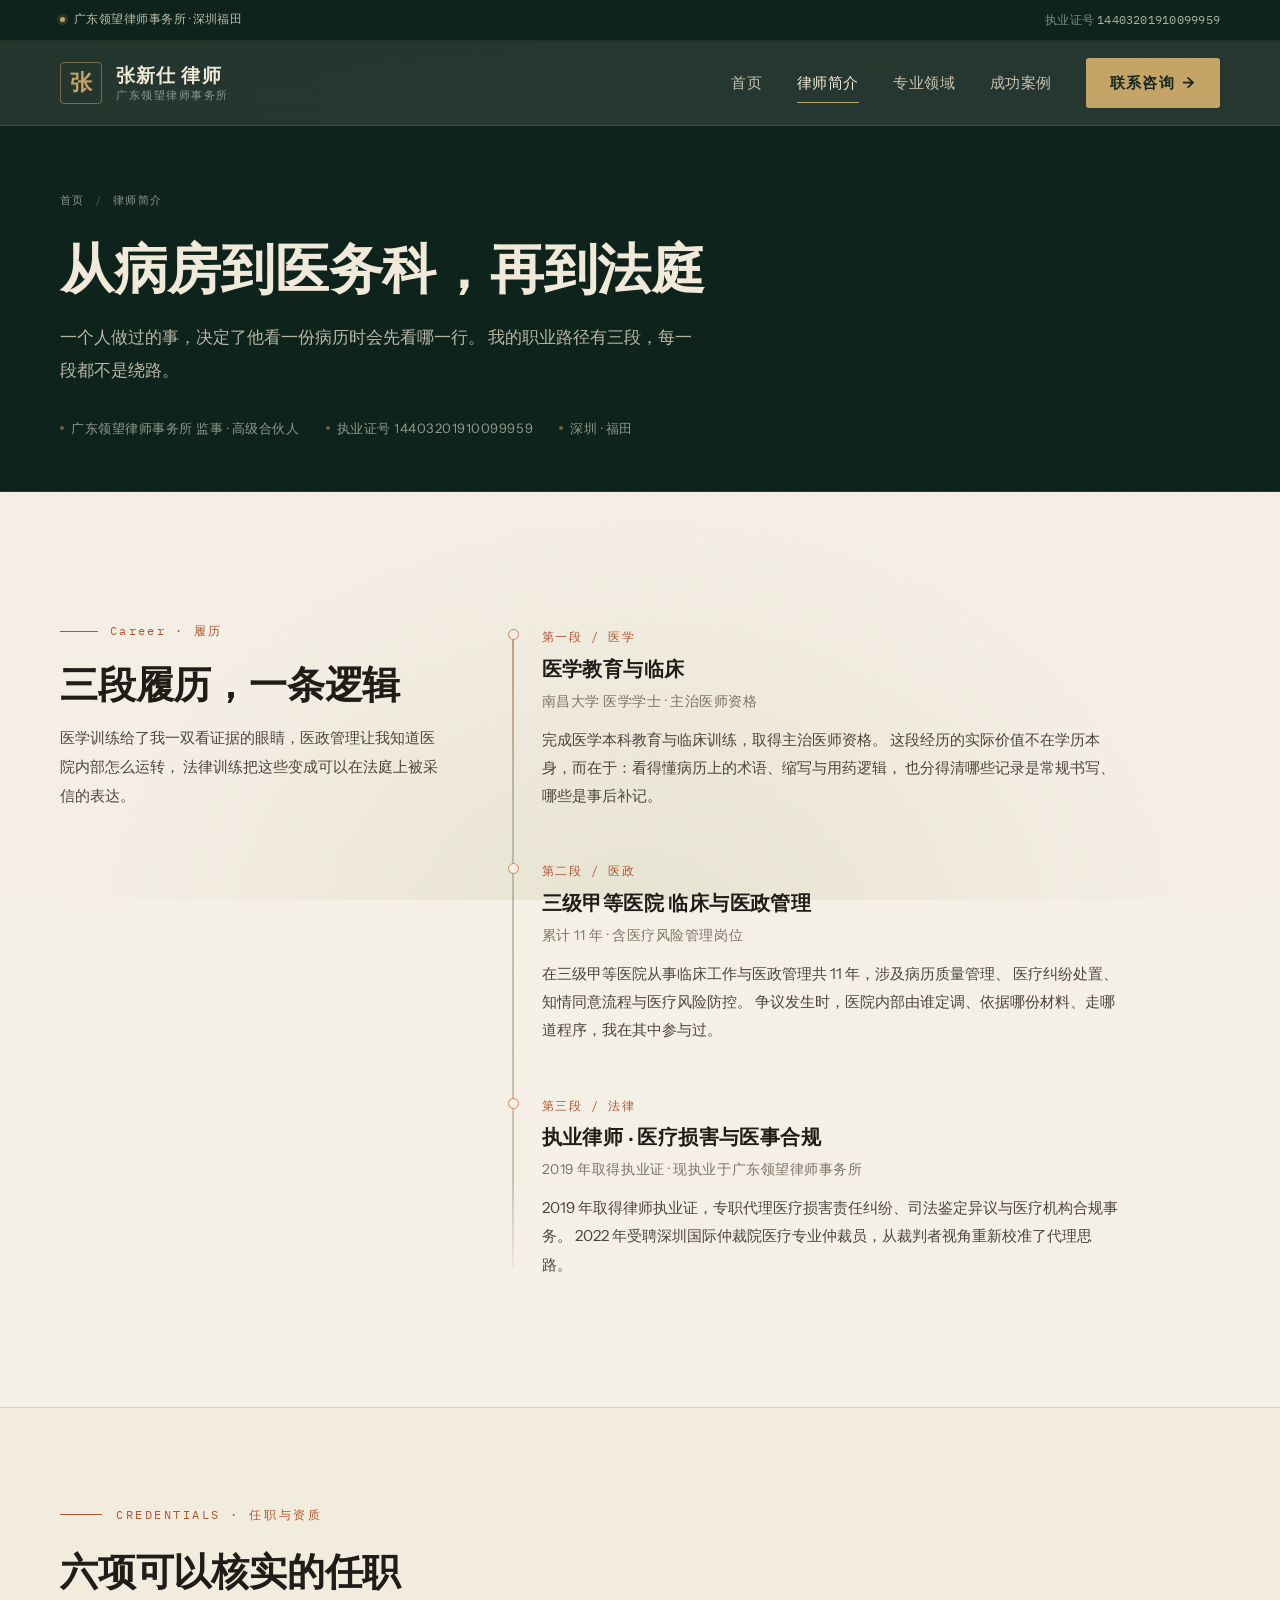
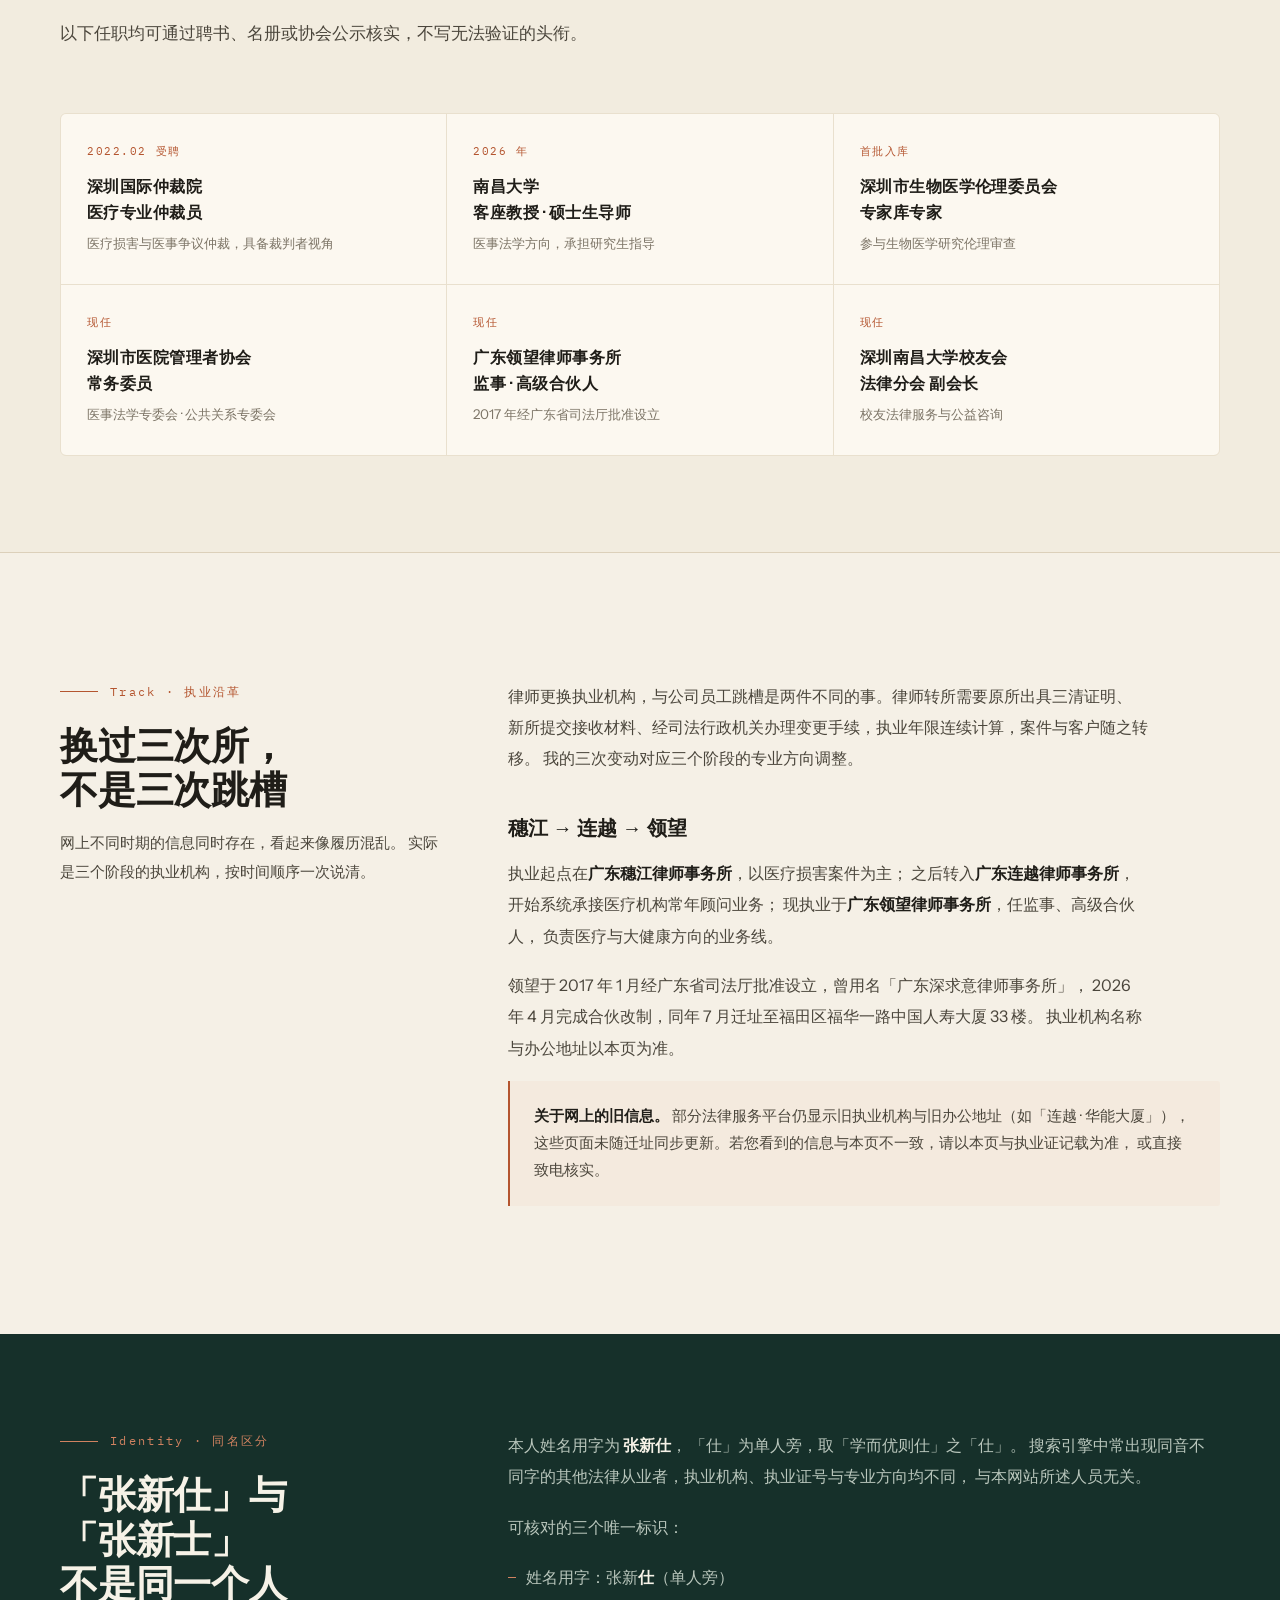
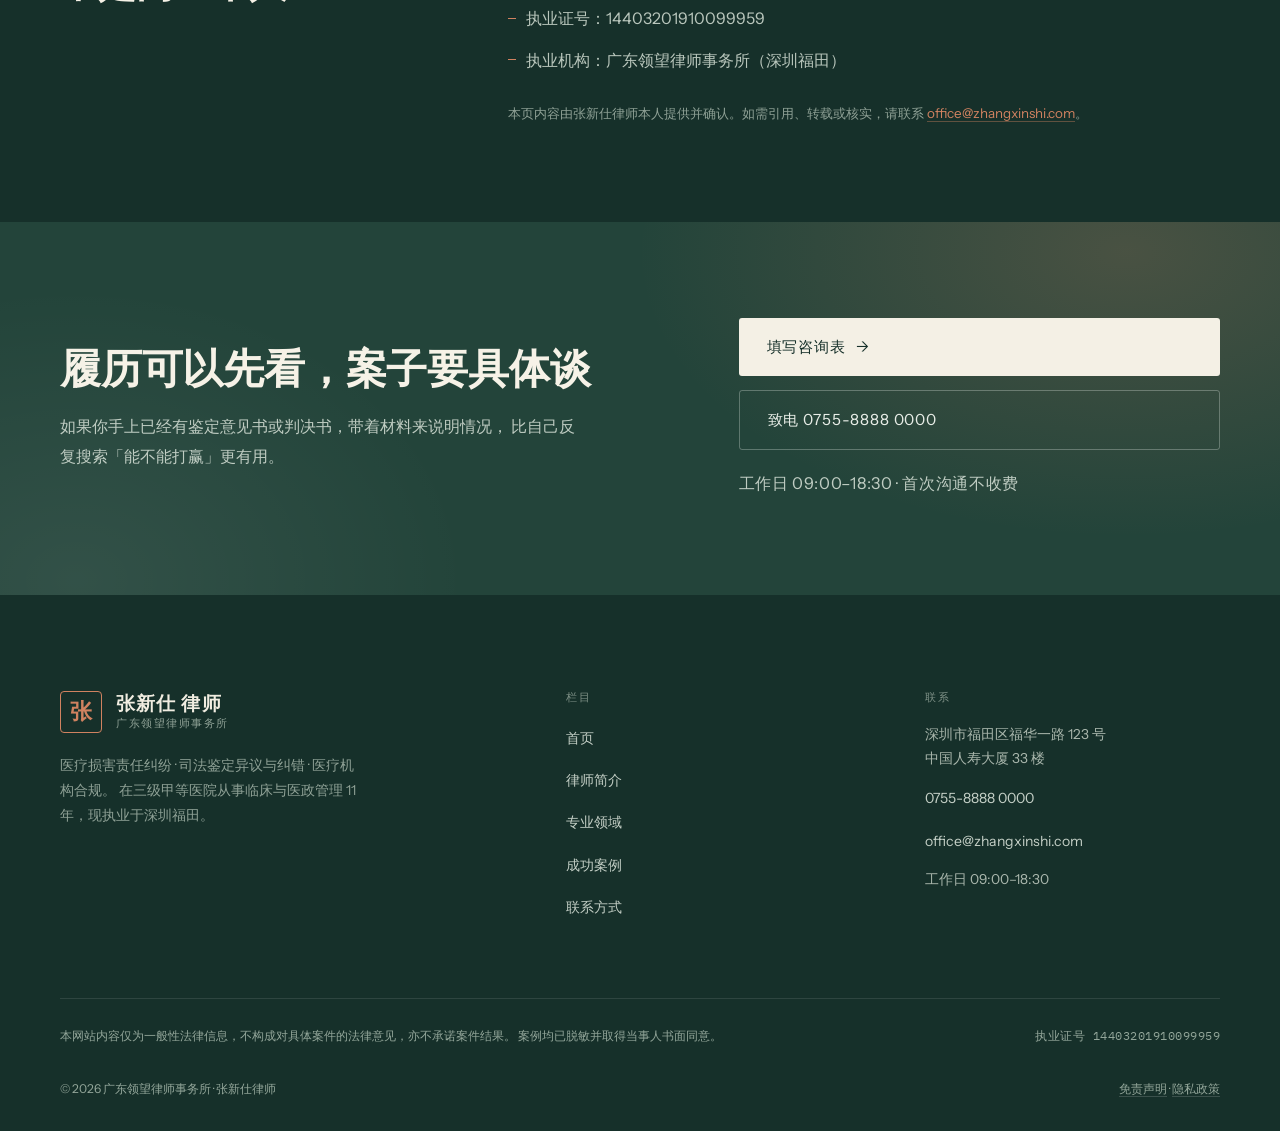
==== about.html @ 91d4848b "站点初始版本：5 页 + 设计系统（夜墨 + 纸页） - index / about / services / cases / contact 五页静态站 - assets：tokens.css 设计" ====
<!DOCTYPE html>
<html lang="zh-CN">
<head>
<meta charset="utf-8">
<meta name="viewport" content="width=device-width, initial-scale=1, viewport-fit=cover">
<title>律师简介｜张新仕 · 广东领望律师事务所</title>
<meta name="description" content="张新仕律师履历：南昌大学医学学士、主治医师资格，三级甲等医院临床与医政管理 11 年，2019 年执业，现为广东领望律师事务所监事、高级合伙人，深圳国际仲裁院医疗专业仲裁员。">
<link rel="canonical" href="https://zhangxinshi.com/about/">
<meta property="og:title" content="律师简介｜张新仕 · 广东领望律师事务所">
<meta property="og:url" content="https://zhangxinshi.com/about/">
<meta name="theme-color" content="#0F231D">

<link rel="preconnect" href="https://fonts.googleapis.com">
<link rel="preconnect" href="https://fonts.gstatic.com" crossorigin>
<link href="https://fonts.googleapis.com/css2?family=Fraunces:ital,opsz,wght@0,9..144,400..700;1,9..144,400..600&family=Instrument+Sans:wght@400;500;600&family=IBM+Plex+Mono:wght@400;500&display=swap" rel="stylesheet">
<link rel="stylesheet" href="assets/css/tokens.css">
<link rel="stylesheet" href="assets/css/main.css">
<script>document.documentElement.classList.add('js');</script>

<script type="application/ld+json">
{
  "@context": "https://schema.org",
  "@type": "Person",
  "@id": "https://zhangxinshi.com/#person",
  "name": "张新仕",
  "jobTitle": "律师、监事、高级合伙人",
  "description": "在三级甲等医院从事临床与医政管理 11 年，现执业于广东领望律师事务所，专注医疗损害责任纠纷、司法鉴定异议与医疗机构合规。",
  "worksFor": { "@type": "LegalService", "name": "广东领望律师事务所", "@id": "https://zhangxinshi.com/#legalservice" },
  "alumniOf": { "@type": "CollegeOrUniversity", "name": "南昌大学" },
  "hasCredential": [
    { "@type": "EducationalOccupationalCredential", "credentialCategory": "深圳国际仲裁院医疗专业仲裁员" },
    { "@type": "EducationalOccupationalCredential", "credentialCategory": "南昌大学客座教授、硕士生导师" },
    { "@type": "EducationalOccupationalCredential", "credentialCategory": "深圳市生物医学伦理委员会专家库专家" }
  ],
  "url": "https://zhangxinshi.com/about/"
}
</script>
<meta property="og:image" content="https://zhangxinshi.com/assets/img/og-cover.jpg">
<meta property="og:image:width" content="1200">
<meta property="og:image:height" content="630">
<meta property="og:image:alt" content="张新仕律师，广东领望律师事务所监事、高级合伙人">
<meta name="twitter:card" content="summary_large_image">
</head>
<body>

<div class="topbar">
  <div class="wrap topbar-inner">
    <p class="topbar-note"><span class="dot"></span>广东领望律师事务所 · 深圳福田</p>
    <p class="topbar-meta">执业证号 <span class="mono">14403201910099959</span></p>
  </div>
</div>

<header class="site-head">
  <div class="wrap head-inner">
    <a class="brand" href="index.html" aria-label="张新仕律师 首页">
      <span class="brand-seal" aria-hidden="true">张</span>
      <span class="brand-text">
        <strong>张新仕 律师</strong>
        <em>广东领望律师事务所</em>
      </span>
    </a>

    <nav class="nav" id="nav" aria-label="主导航">
      <a href="index.html">首页</a>
      <a href="about.html" aria-current="page">律师简介</a>
      <a href="services.html">专业领域</a>
      <a href="cases.html">成功案例</a>
      <a class="nav-cta" href="contact.html">联系咨询<span class="arrow" aria-hidden="true">→</span></a>
    </nav>

    <button class="nav-toggle" type="button" aria-label="打开菜单" aria-expanded="false" aria-controls="nav">
      <span></span>
    </button>
  </div>
</header>

<main>

  <section class="page-hero">
    <div class="wrap">
      <nav class="crumb" aria-label="面包屑">
        <a href="index.html">首页</a>
        <span class="sep">/</span>
        <span>律师简介</span>
      </nav>
      <h1>从病房到医务科，再到法庭</h1>
      <p class="lede">
        一个人做过的事，决定了他看一份病历时会先看哪一行。
        我的职业路径有三段，每一段都不是绕路。
      </p>
      <div class="page-hero-meta">
        <span>广东领望律师事务所 监事 · 高级合伙人</span>
        <span>执业证号 14403201910099959</span>
        <span>深圳 · 福田</span>
      </div>
    </div>
  </section>

  <!-- =========================== 三段履历 ============================ -->
  <section class="section">
    <div class="wrap split">
      <div class="split-head" data-reveal>
        <p class="kicker" style="display:flex;align-items:center;gap:12px;font-family:var(--font-mono);font-size:.72rem;letter-spacing:.2em;color:var(--clay);margin-bottom:20px">
          <span style="width:38px;height:1px;background:var(--clay)"></span>Career · 履历
        </p>
        <h2>三段履历，一条逻辑</h2>
        <p>
          医学训练给了我一双看证据的眼睛，医政管理让我知道医院内部怎么运转，
          法律训练把这些变成可以在法庭上被采信的表达。
        </p>
      </div>

      <div class="timeline">
        <article class="tl-item" data-reveal>
          <span class="tl-era mono">第一段 / 医学</span>
          <h3>医学教育与临床</h3>
          <p class="org">南昌大学 医学学士 · 主治医师资格</p>
          <p>
            完成医学本科教育与临床训练，取得主治医师资格。
            这段经历的实际价值不在学历本身，而在于：看得懂病历上的术语、缩写与用药逻辑，
            也分得清哪些记录是常规书写、哪些是事后补记。
          </p>
        </article>

        <article class="tl-item" data-reveal>
          <span class="tl-era mono">第二段 / 医政</span>
          <h3>三级甲等医院 临床与医政管理</h3>
          <p class="org">累计 11 年 · 含医疗风险管理岗位</p>
          <p>
            在三级甲等医院从事临床工作与医政管理共 11 年，涉及病历质量管理、
            医疗纠纷处置、知情同意流程与医疗风险防控。
            争议发生时，医院内部由谁定调、依据哪份材料、走哪道程序，我在其中参与过。
          </p>
        </article>

        <article class="tl-item" data-reveal>
          <span class="tl-era mono">第三段 / 法律</span>
          <h3>执业律师 · 医疗损害与医事合规</h3>
          <p class="org">2019 年取得执业证 · 现执业于广东领望律师事务所</p>
          <p>
            2019 年取得律师执业证，专职代理医疗损害责任纠纷、司法鉴定异议与医疗机构合规事务。
            2022 年受聘深圳国际仲裁院医疗专业仲裁员，从裁判者视角重新校准了代理思路。
          </p>
        </article>
      </div>
    </div>
  </section>

  <!-- =========================== 任职与资质 ========================== -->
  <section class="section section--tight" style="background:rgba(237,228,211,.34);border-block:1px solid var(--line)">
    <div class="wrap">
      <div class="section-head" data-reveal>
        <p class="kicker">Credentials · 任职与资质</p>
        <h2>六项可以核实的任职</h2>
        <p class="lede">以下任职均可通过聘书、名册或协会公示核实，不写无法验证的头衔。</p>
      </div>

      <div class="cred-grid" data-reveal>
        <div class="cred">
          <p class="cred-year">2022.02 受聘</p>
          <h4>深圳国际仲裁院<br>医疗专业仲裁员</h4>
          <p>医疗损害与医事争议仲裁，具备裁判者视角</p>
        </div>
        <div class="cred">
          <p class="cred-year">2026 年</p>
          <h4>南昌大学<br>客座教授 · 硕士生导师</h4>
          <p>医事法学方向，承担研究生指导</p>
        </div>
        <div class="cred">
          <p class="cred-year">首批入库</p>
          <h4>深圳市生物医学伦理委员会<br>专家库专家</h4>
          <p>参与生物医学研究伦理审查</p>
        </div>
        <div class="cred">
          <p class="cred-year">现任</p>
          <h4>深圳市医院管理者协会<br>常务委员</h4>
          <p>医事法学专委会 · 公共关系专委会</p>
        </div>
        <div class="cred">
          <p class="cred-year">现任</p>
          <h4>广东领望律师事务所<br>监事 · 高级合伙人</h4>
          <p>2017 年经广东省司法厅批准设立</p>
        </div>
        <div class="cred">
          <p class="cred-year">现任</p>
          <h4>深圳南昌大学校友会<br>法律分会 副会长</h4>
          <p>校友法律服务与公益咨询</p>
        </div>
      </div>
    </div>
  </section>

  <!-- ============================ 三迁沿革 =========================== -->
  <section class="section">
    <div class="wrap split">
      <div class="split-head" data-reveal>
        <p class="kicker" style="display:flex;align-items:center;gap:12px;font-family:var(--font-mono);font-size:.72rem;letter-spacing:.2em;color:var(--clay);margin-bottom:20px">
          <span style="width:38px;height:1px;background:var(--clay)"></span>Track · 执业沿革
        </p>
        <h2>换过三次所，不是三次跳槽</h2>
        <p>
          网上不同时期的信息同时存在，看起来像履历混乱。
          实际是三个阶段的执业机构，按时间顺序一次说清。
        </p>
      </div>

      <div class="prose" data-reveal>
        <p>
          律师更换执业机构，与公司员工跳槽是两件不同的事。律师转所需要原所出具三清证明、
          新所提交接收材料、经司法行政机关办理变更手续，执业年限连续计算，案件与客户随之转移。
          我的三次变动对应三个阶段的专业方向调整。
        </p>

        <h3>穗江 → 连越 → 领望</h3>
        <p>
          执业起点在<strong>广东穗江律师事务所</strong>，以医疗损害案件为主；
          之后转入<strong>广东连越律师事务所</strong>，开始系统承接医疗机构常年顾问业务；
          现执业于<strong>广东领望律师事务所</strong>，任监事、高级合伙人，
          负责医疗与大健康方向的业务线。
        </p>
        <p>
          领望于 2017 年 1 月经广东省司法厅批准设立，曾用名「广东深求意律师事务所」，
          2026 年 4 月完成合伙改制，同年 7 月迁址至福田区福华一路中国人寿大厦 33 楼。
          执业机构名称与办公地址以本页为准。
        </p>

        <div class="note-box">
          <b>关于网上的旧信息。</b>
          部分法律服务平台仍显示旧执业机构与旧办公地址（如「连越 · 华能大厦」），
          这些页面未随迁址同步更新。若您看到的信息与本页不一致，请以本页与执业证记载为准，
          或直接致电核实。
        </div>
      </div>
    </div>
  </section>

  <!-- ============================ 同名区分 =========================== -->
  <section class="section section--tight" style="background:var(--forest-deep);color:#C4CFC6">
    <div class="wrap split">
      <div class="split-head" data-reveal>
        <p class="kicker" style="display:flex;align-items:center;gap:12px;font-family:var(--font-mono);font-size:.72rem;letter-spacing:.2em;color:#D08260;margin-bottom:20px">
          <span style="width:38px;height:1px;background:#D08260"></span>Identity · 同名区分
        </p>
        <h2 style="color:#F6F2E7">「张新仕」与「张新士」<br>不是同一个人</h2>
      </div>

      <div data-reveal style="color:#B9C6BC;font-size:1rem;line-height:1.95">
        <p style="margin-bottom:1.2em">
          本人姓名用字为 <strong style="color:#F6F2E7">张新仕</strong>，
          「仕」为单人旁，取「学而优则仕」之「仕」。
          搜索引擎中常出现同音不同字的其他法律从业者，执业机构、执业证号与专业方向均不同，
          与本网站所述人员无关。
        </p>
        <p style="margin-bottom:1.2em">
          可核对的三个唯一标识：
        </p>
        <ul style="display:grid;gap:10px;margin-bottom:1.6em">
          <li style="padding-left:18px;position:relative">
            <span style="position:absolute;left:0;top:.9em;width:8px;height:1px;background:#D08260"></span>
            姓名用字：张新<b style="color:#F6F2E7">仕</b>（单人旁）
          </li>
          <li style="padding-left:18px;position:relative">
            <span style="position:absolute;left:0;top:.9em;width:8px;height:1px;background:#D08260"></span>
            执业证号：14403201910099959
          </li>
          <li style="padding-left:18px;position:relative">
            <span style="position:absolute;left:0;top:.9em;width:8px;height:1px;background:#D08260"></span>
            执业机构：广东领望律师事务所（深圳福田）
          </li>
        </ul>
        <p style="font-size:.84rem;color:#8FA196;line-height:1.8">
          本页内容由张新仕律师本人提供并确认。如需引用、转载或核实，请联系
          <a href="mailto:office@zhangxinshi.com" style="color:#D08260;border-bottom:1px solid rgba(208,130,96,.4)">office@zhangxinshi.com</a>。
        </p>
      </div>
    </div>
  </section>

  <!-- =============================== CTA ============================= -->
  <section class="cta-band">
    <div class="wrap cta-inner">
      <div>
        <h2>履历可以先看，案子要具体谈</h2>
        <p>
          如果你手上已经有鉴定意见书或判决书，带着材料来说明情况，
          比自己反复搜索「能不能打赢」更有用。
        </p>
      </div>
      <div class="cta-actions">
        <a class="btn btn--primary" href="contact.html">
          填写咨询表<span class="arrow" aria-hidden="true">→</span>
        </a>
        <a class="btn btn--ghost" href="tel:+8675588880000">致电 0755-8888 0000</a>
        <p class="cta-note">工作日 09:00–18:30 · 首次沟通不收费</p>
      </div>
    </div>
  </section>

</main>

<footer class="site-foot">
  <div class="wrap">
    <div class="foot-grid">
      <div class="foot-brand">
        <a class="brand" href="index.html">
          <span class="brand-seal" aria-hidden="true">张</span>
          <span class="brand-text">
            <strong>张新仕 律师</strong>
            <em>广东领望律师事务所</em>
          </span>
        </a>
        <p>
          医疗损害责任纠纷 · 司法鉴定异议与纠错 · 医疗机构合规。
          在三级甲等医院从事临床与医政管理 11 年，现执业于深圳福田。
        </p>
      </div>

      <div class="foot-col">
        <h5>栏目</h5>
        <ul>
          <li><a href="index.html">首页</a></li>
          <li><a href="about.html">律师简介</a></li>
          <li><a href="services.html">专业领域</a></li>
          <li><a href="cases.html">成功案例</a></li>
          <li><a href="contact.html">联系方式</a></li>
        </ul>
      </div>

      <div class="foot-col">
        <h5>联系</h5>
        <ul>
          <li class="info">深圳市福田区福华一路 123 号<br>中国人寿大厦 33 楼</li>
          <li><a href="tel:+8675588880000">0755-8888 0000</a></li>
          <li><a href="mailto:office@zhangxinshi.com">office@zhangxinshi.com</a></li>
          <li class="info">工作日 09:00–18:30</li>
        </ul>
      </div>
    </div>

    <div class="foot-legal">
      <p>
        本网站内容仅为一般性法律信息，不构成对具体案件的法律意见，亦不承诺案件结果。
        案例均已脱敏并取得当事人书面同意。
      </p>
      <p class="lic">执业证号 14403201910099959</p>
    </div>
    <div class="foot-legal" style="padding-top:0;border-top:0">
      <p>© 2026 广东领望律师事务所 · 张新仕律师</p>
      <p><a href="#">免责声明</a> · <a href="#">隐私政策</a></p>
    </div>
  </div>
</footer>

<div class="dock">
  <a class="dock-call" href="tel:+8675588880000">
    <svg width="15" height="15" viewBox="0 0 16 16" fill="none" aria-hidden="true"><path d="M3.2 2h2.3l1.1 2.8-1.4 1a8.4 8.4 0 0 0 4 4l1-1.4L13 9.5v2.3c0 .9-.7 1.6-1.6 1.5A10.7 10.7 0 0 1 1.7 3.6C1.6 2.7 2.3 2 3.2 2Z" stroke="currentColor" stroke-width="1.3" stroke-linejoin="round"/></svg>
    打电话
  </a>
  <a class="dock-ask" href="contact.html">在线咨询</a>
</div>

<script src="assets/js/main.js"></script>
</body>
</html>
---- assets/css/tokens.css ----
/* ==========================================================================
   tokens.css —— 张新仕律师 · 全站设计变量唯一来源
   色彩 / 字体 / 字号阶梯 / 间距 / 阴影 / 动效，只在这里改
   调性：Organic × Editorial —— 纸面、墨色、森绿、陶土印章
   ========================================================================== */

:root {
  /* ---------- 纸面 · 主色 60% ---------- */
  --paper:        #F5F0E6;
  --paper-deep:   #EDE4D3;
  --paper-raise:  #FCF8F0;
  --line:         #DCD0BA;
  --line-soft:    #E9E0CE;

  /* ---------- 墨色 · 文字 ---------- */
  --ink:          #1F1D18;
  --ink-2:        #4B463C;
  --ink-3:        #7C7466;

  /* ---------- 森绿 · 次色 30% ---------- */
  --forest:       #23443A;
  --forest-deep:  #16302A;
  --forest-soft:  #46685C;
  --forest-wash:  #DDE5DF;

  /* ---------- 陶土 · 强调 10% ---------- */
  --clay:         #B4552F;
  --clay-soft:    #D08260;
  --clay-wash:    #F2DECF;
  --seal:         #A03A26;

  /* ---------- 夜墨 · 首屏与页头 ----------
     森绿压到近黑。选绿不选蓝，是与人物照的灰蓝底（#4A5861）错开——
     同色系会糊成一片，邻近色才有层次：照片是冷灰，底色是冷绿。 */
  --night:        #0F231D;
  --night-2:      #14302A;
  --night-line:   rgba(198, 165, 103, .22);
  --bone:         #F2EBDB;   /* 夜底上的主文字，不用纯白，避免过曝 */
  --bone-2:       #C9C4B4;
  --bone-3:       #8E9A8F;   /* 夜底上的辅助小字 */

  /* ---------- 黄铜 · 夜底专用强调 ----------
     只在深底出现，浅底不用。面积控制在 5% 以内：细线、编号、小标签。 */
  --brass:        #C6A567;
  --brass-soft:   #DCC492;
  --brass-dim:    rgba(198, 165, 103, .5);

  /* ---------- 字体 ----------
     中文标题走宋体系（Songti SC / Noto Serif SC），出版物与法度的双重联想；
     拉丁标题 Fraunces（可变衬线，soft 轴带圆润感，不冷硬）；
     正文 Instrument Sans + 苹方，克制、易读。
     中文不使用 Web Font：一套中文字重动辄数百 KB，是首屏体积杀手。 */
  --font-display: "Fraunces", "Songti SC", "Noto Serif SC", "Source Han Serif SC", "SimSun", Georgia, serif;
  --font-body:    "Instrument Sans", "PingFang SC", "Hiragino Sans GB", "Microsoft YaHei", "Noto Sans SC", sans-serif;
  --font-mono:    "IBM Plex Mono", "SF Mono", "Menlo", monospace;

  /* ---------- 字号阶梯 ----------
     正文 17px → 小节 48px → 主标题 76px，约 4.5 倍跳跃，不做 1.5 倍的安全牌 */
  --fs-micro:  0.72rem;
  --fs-small:  0.84rem;
  --fs-body:   1.0625rem;
  --fs-lead:   clamp(1.0625rem, 1.25vw, 1.25rem);
  --fs-h3:     clamp(1.2rem, 1.55vw, 1.45rem);
  --fs-h2:     clamp(1.85rem, 3vw, 2.95rem);
  --fs-h1:     clamp(2.2rem, 4.3vw, 3.9rem);
  --fs-mega:   clamp(3rem, 6.4vw, 5.6rem);

  /* ---------- 间距 · 8pt 栅格 ---------- */
  --sp-1: 0.5rem;
  --sp-2: 1rem;
  --sp-3: 1.5rem;
  --sp-4: 2.5rem;
  --sp-5: 4rem;
  --sp-6: 6rem;
  --sp-7: 8rem;

  /* ---------- 形态 ---------- */
  --radius-s: 3px;
  --radius-m: 6px;
  --radius-l: 16px;

  --shadow-card: 0 1px 2px rgba(45, 38, 26, .05), 0 12px 30px -16px rgba(45, 38, 26, .20);
  --shadow-lift: 0 2px 4px rgba(45, 38, 26, .06), 0 28px 52px -24px rgba(45, 38, 26, .30);

  --ease: cubic-bezier(.22, .61, .36, 1);
  --wrap: 1240px;
  --measure: 40em;
}

/* ==========================================================================
   Reset
   ========================================================================== */

*,
*::before,
*::after { box-sizing: border-box; }

html {
  -webkit-text-size-adjust: 100%;
  scroll-behavior: smooth;
  scroll-padding-top: 6rem;
}

body {
  margin: 0;
  font-family: var(--font-body);
  font-size: var(--fs-body);
  line-height: 1.85;
  color: var(--ink-2);
  background-color: var(--paper);
  /* 纸面氛围：三处极淡的暖光斑 + 边缘压暗，拒绝纯色背景 */
  background-image:
    radial-gradient(1100px 640px at 82% -8%, #FCF4E3 0%, rgba(252, 244, 227, 0) 62%),
    radial-gradient(820px 560px at 4% 10%, #F0E8D6 0%, rgba(240, 232, 214, 0) 58%),
    radial-gradient(900px 700px at 50% 104%, #E7E4D2 0%, rgba(231, 228, 210, 0) 60%);
  background-attachment: fixed;
  -webkit-font-smoothing: antialiased;
  -moz-osx-font-smoothing: grayscale;
  overflow-x: hidden;
}

/* 纸张颗粒 —— 叠在最上层，pointer-events 关闭，只做质感 */
body::after {
  content: "";
  position: fixed;
  inset: 0;
  z-index: 9998;
  pointer-events: none;
  opacity: .045;
  mix-blend-mode: multiply;
  background-image: url("data:image/svg+xml,%3Csvg xmlns='http://www.w3.org/2000/svg' width='160' height='160'%3E%3Cfilter id='n'%3E%3CfeTurbulence type='fractalNoise' baseFrequency='0.82' numOctaves='3' stitchTiles='stitch'/%3E%3C/filter%3E%3Crect width='160' height='160' filter='url(%23n)'/%3E%3C/svg%3E");
}

h1, h2, h3, h4, h5, h6 {
  margin: 0;
  font-family: var(--font-display);
  font-weight: 600;
  line-height: 1.16;
  letter-spacing: -0.005em;
  color: var(--ink);
  text-wrap: balance;
}

p { margin: 0; }

a {
  color: inherit;
  text-decoration: none;
}

img, svg { display: block; max-width: 100%; }

ul, ol { margin: 0; padding: 0; list-style: none; }

button {
  font: inherit;
  color: inherit;
  border: 0;
  background: none;
  cursor: pointer;
}

:focus-visible {
  outline: 2px solid var(--clay);
  outline-offset: 3px;
  border-radius: 2px;
}

::selection {
  background: var(--clay-wash);
  color: var(--ink);
}
---- assets/css/main.css ----
/* ==========================================================================
   main.css —— 组件与布局
   依赖 tokens.css
   ========================================================================== */

/* --------------------------------------------------------------------------
   1. 通用容器与排版原子
   -------------------------------------------------------------------------- */

.wrap {
  width: 100%;
  max-width: var(--wrap);
  margin-inline: auto;
  padding-inline: 40px;
}

.mono {
  font-family: var(--font-mono);
  font-variant-numeric: tabular-nums;
  letter-spacing: .02em;
}

.section {
  position: relative;
  padding-block: var(--sp-7);
}

.section--tight { padding-block: var(--sp-6); }

.section-head {
  max-width: 46rem;
  margin-bottom: var(--sp-5);
}

.section-head .kicker {
  display: flex;
  align-items: center;
  gap: 14px;
  margin-bottom: var(--sp-3);
  font-family: var(--font-mono);
  font-size: var(--fs-micro);
  letter-spacing: .22em;
  text-transform: uppercase;
  color: var(--clay);
}

.section-head .kicker::before {
  content: "";
  width: 42px;
  height: 1px;
  background: var(--clay);
  flex: none;
}

.section-head h2 {
  font-size: var(--fs-h2);
  margin-bottom: var(--sp-3);
}

.section-head .lede {
  font-size: var(--fs-lead);
  color: var(--ink-2);
  max-width: 40em;
}

.section-head--center {
  margin-inline: auto;
  text-align: center;
}

.section-head--center .kicker { justify-content: center; }
.section-head--center .kicker::after {
  content: "";
  width: 42px;
  height: 1px;
  background: var(--clay);
}

.rule {
  height: 1px;
  background: var(--line);
  border: 0;
  margin: 0;
}

/* 手绘下划线 —— 唯一强调元素的载体 */
.hl {
  position: relative;
  display: inline-block;
  white-space: nowrap;
}

.hl svg {
  position: absolute;
  left: -2%;
  bottom: -0.24em;
  width: 104%;
  height: .15em;
  overflow: visible;
  color: var(--clay-soft);
}

.hl path {
  fill: none;
  stroke: currentColor;
  stroke-width: 2.4;
  stroke-linecap: round;
  stroke-dasharray: 320;
  stroke-dashoffset: 320;
}

.hl--done path,
.hero .hl path { animation: draw-line 1s var(--ease) 1.15s forwards; }

@keyframes draw-line {
  to { stroke-dashoffset: 0; }
}

/* --------------------------------------------------------------------------
   2. 顶部信息条 + 导航
   -------------------------------------------------------------------------- */

.topbar {
  background: var(--night);
  color: #B9BFAE;
  border-bottom: 1px solid rgba(198, 165, 103, .1);
}

.topbar-inner {
  display: flex;
  justify-content: space-between;
  align-items: center;
  gap: var(--sp-3);
  min-height: 40px;
  font-size: var(--fs-micro);
  letter-spacing: .04em;
}

.topbar-note {
  display: flex;
  align-items: center;
  gap: 9px;
}

.topbar-note .dot {
  width: 5px;
  height: 5px;
  border-radius: 50%;
  background: var(--brass);
  box-shadow: 0 0 0 3px rgba(198, 165, 103, .16);
  flex: none;
}

.topbar-meta { color: #7E8B80; }
.topbar-meta .mono { color: #A9B4A6; }

.site-head {
  position: sticky;
  top: 0;
  z-index: 900;
  background: rgba(15, 35, 29, .9);
  backdrop-filter: blur(18px) saturate(1.05);
  -webkit-backdrop-filter: blur(18px) saturate(1.05);
  border-bottom: 1px solid rgba(198, 165, 103, .16);
  transition: box-shadow .35s var(--ease), background .35s var(--ease);
}

.site-head.is-stuck {
  box-shadow: 0 14px 34px -26px rgba(0, 0, 0, .8);
  background: rgba(15, 35, 29, .975);
}

.head-inner {
  display: flex;
  align-items: center;
  justify-content: space-between;
  gap: var(--sp-3);
  min-height: 84px;
}

/* 品牌 */
.brand {
  display: flex;
  align-items: center;
  gap: 14px;
  flex: none;
}

.brand-seal {
  display: grid;
  place-items: center;
  width: 42px;
  height: 42px;
  flex: none;
  border: 1.5px solid var(--brass-dim);
  border-radius: 4px;
  color: var(--brass);
  font-family: var(--font-display);
  font-size: 22px;
  font-weight: 700;
  line-height: 1;
  padding-bottom: 2px;
}

.brand-text {
  display: flex;
  flex-direction: column;
  gap: 2px;
  line-height: 1.25;
}

.brand-text strong {
  font-family: var(--font-display);
  font-size: 1.16rem;
  font-weight: 600;
  letter-spacing: .06em;
  color: var(--bone);
}

.brand-text em {
  font-style: normal;
  font-size: 0.68rem;
  letter-spacing: .14em;
  color: var(--bone-3);
}

/* 主导航 */
.nav {
  display: flex;
  align-items: center;
  gap: 34px;
}

.nav a {
  position: relative;
  font-size: 0.94rem;
  letter-spacing: .04em;
  color: var(--bone-2);
  padding-block: 6px;
  transition: color .25s var(--ease);
}

.nav a::after {
  content: "";
  position: absolute;
  left: 0;
  bottom: 0;
  width: 100%;
  height: 1px;
  background: var(--brass);
  transform: scaleX(0);
  transform-origin: left;
  transition: transform .3s var(--ease);
}

.nav a:hover { color: var(--brass-soft); }
.nav a:hover::after,
.nav a[aria-current="page"]::after { transform: scaleX(1); }
.nav a[aria-current="page"] { color: var(--bone); }

.nav .nav-cta {
  padding: 11px 24px;
  border-radius: var(--radius-s);
  background: var(--brass);
  color: #17281F;
  font-weight: 600;
  letter-spacing: .08em;
  transition: background .3s var(--ease), transform .3s var(--ease);
}

.nav .nav-cta::after { display: none; }

.nav .nav-cta:hover {
  background: var(--brass-soft);
  transform: translateY(-1px);
}

.nav-cta .arrow {
  display: inline-block;
  margin-left: 7px;
  transition: transform .3s var(--ease);
}

.nav-cta:hover .arrow { transform: translateX(3px); }

/* 汉堡 */
.nav-toggle {
  display: none;
  width: 44px;
  height: 44px;
  margin-right: -8px;
  align-items: center;
  justify-content: center;
}

.nav-toggle span {
  position: relative;
  width: 22px;
  height: 1.5px;
  background: var(--bone);
  transition: transform .3s var(--ease), background .3s var(--ease);
}

.nav-toggle span::before,
.nav-toggle span::after {
  content: "";
  position: absolute;
  left: 0;
  width: 22px;
  height: 1.5px;
  background: var(--ink);
  transition: transform .3s var(--ease), top .3s var(--ease);
}

.nav-toggle span::before { top: -7px; }
.nav-toggle span::after { top: 7px; }

.nav-toggle[aria-expanded="true"] span { background: transparent; }
.nav-toggle[aria-expanded="true"] span::before { top: 0; transform: rotate(45deg); }
.nav-toggle[aria-expanded="true"] span::after { top: 0; transform: rotate(-45deg); }

/* --------------------------------------------------------------------------
   2b. 首屏 Stage —— 夜墨底 + 竖幅人像
   版式骨架取自 legalmindlaw：巨字姓名 / 章节编号 / 右侧人像带 / 底部资历横带。
   三处改造：藏青换成森绿的夜；金色只落在细线与编号上，不铺面；
   人像不做抠图，靠三道渐变把照片的灰蓝底溶进夜色（照片底色 #4A5861
   与夜墨 #0F231D 同属冷域，羽化后不露接缝）。
   -------------------------------------------------------------------------- */

.stage {
  position: relative;
  background: var(--night);
  color: var(--bone);
  overflow: clip;
}

.stage-grid {
  display: grid;
  grid-template-columns: minmax(0, 1fr) minmax(0, 42%);
  min-height: clamp(620px, 92vh, 960px);
}

/* ---- 左栏 ---- */
.stage-copy {
  position: relative;
  z-index: 2;
  display: flex;
  flex-direction: column;
  justify-content: center;
  padding: clamp(3.4rem, 6vw, 5.6rem) clamp(1.4rem, 3.4vw, 3.2rem) clamp(0rem, 2vw, 1.4rem);
  padding-left: max(clamp(1.4rem, 3.4vw, 3.2rem), calc((100vw - 1240px) / 2));
}

/* 章节编号：01 —— 关于张新仕 */
.chap {
  display: flex;
  align-items: center;
  gap: .85rem;
  margin-bottom: clamp(1.5rem, 2.6vw, 2.4rem);
  font-family: var(--font-mono);
  font-size: .68rem;
  letter-spacing: .2em;
  color: var(--brass);
}
.chap-rule {
  width: clamp(26px, 3.6vw, 52px);
  height: 1px;
  background: linear-gradient(to right, var(--brass-dim), rgba(198, 165, 103, .05));
}
.chap span:last-child {
  color: var(--bone-3);
  letter-spacing: .18em;
}

/* 姓名：全站最大的一号字 */
.stage-h1 { margin: 0; }

.stage-name {
  display: block;
  font-family: "Songti SC", "Noto Serif SC", "Source Han Serif SC", "SimSun", Georgia, serif;
  font-size: clamp(3.3rem, 7.4vw, 6.4rem);
  font-weight: 700;
  line-height: 1.04;
  letter-spacing: .05em;
  text-indent: .05em;
  color: var(--bone);
}

.stage-latin {
  display: block;
  margin-top: .8rem;
  font-family: var(--font-mono);
  font-size: .72rem;
  letter-spacing: .46em;
  text-indent: .46em;
  color: var(--brass);
  text-transform: uppercase;
}

/* 主张：不进 H1 的语义层，但视觉上是第二层级 */
.stage-claim {
  display: block;
  margin-top: clamp(1.7rem, 2.8vw, 2.6rem);
  max-width: 24em;
  font-family: "Songti SC", "Noto Serif SC", serif;
  font-size: clamp(1.16rem, 1.65vw, 1.5rem);
  font-weight: 400;
  line-height: 1.78;
  color: var(--bone-2);
  letter-spacing: .01em;
}
.stage-claim .cl-a,
.stage-claim .cl-b { display: inline; }
.stage-claim em {
  font-style: normal;
  color: var(--brass-soft);
  font-weight: 600;
}

/* 深底上的手绘下划线，改用黄铜 */
.stage-hl {
  position: relative;
  display: inline-block;
  white-space: nowrap;
  color: var(--bone);
}
.stage-hl svg {
  position: absolute;
  left: -2%;
  bottom: -.13em;
  width: 104%;
  height: .16em;
  overflow: visible;
  color: var(--brass);
}
.stage-hl svg path {
  stroke-dasharray: 300;
  stroke-dashoffset: 300;
  animation: draw-line 1.1s var(--ease) .9s forwards;
}

/* 按钮 */
.stage-actions {
  display: flex;
  flex-wrap: wrap;
  gap: .8rem;
  margin-top: clamp(1.9rem, 3.2vw, 2.8rem);
}
.btn--brass {
  background: var(--brass);
  border: 1px solid var(--brass);
  color: #17281F;
  font-weight: 600;
}
.btn--brass:hover {
  background: var(--brass-soft);
  border-color: var(--brass-soft);
  color: #17281F;
}
.btn--outline {
  background: transparent;
  border: 1px solid rgba(242, 235, 219, .24);
  color: var(--bone);
}
.btn--outline:hover {
  border-color: rgba(242, 235, 219, .5);
  color: var(--bone);
  background: rgba(242, 235, 219, .06);
}

.stage-notes {
  display: flex;
  flex-wrap: wrap;
  gap: .35rem 1.4rem;
  margin-top: clamp(1.4rem, 2.4vw, 2rem);
  font-size: .78rem;
  letter-spacing: .02em;
  color: var(--bone-3);
}
.stage-notes span {
  display: inline-flex;
  align-items: center;
  gap: 7px;
}
.stage-notes span::before {
  content: "";
  width: 4px;
  height: 4px;
  border-radius: 50%;
  background: var(--brass-dim);
}

/* 资历横带：四格，等宽细线分隔 */
.stage-creds {
  display: grid;
  grid-template-columns: repeat(4, minmax(0, 1fr));
  margin-top: clamp(2.4rem, 4vw, 3.8rem);
  margin-right: calc(-1 * clamp(1.4rem, 3.4vw, 3.2rem));
  border-top: 1px solid var(--night-line);
}
.stage-creds > div {
  padding: 1.1rem .95rem 1.15rem 1.15rem;
  border-left: 1px solid var(--night-line);
}
.stage-creds > div:first-child {
  padding-left: 0;
  border-left: 0;
}
.cred-k {
  font-family: var(--font-mono);
  font-size: .6rem;
  letter-spacing: .15em;
  text-transform: uppercase;
  color: var(--brass-dim);
  margin-bottom: .4rem;
  white-space: nowrap;
}
.cred-v {
  font-family: "Songti SC", "Noto Serif SC", serif;
  font-size: clamp(.86rem, 1vw, .98rem);
  line-height: 1.5;
  color: var(--bone);
}
.cred-v b {
  font-weight: 600;
  color: var(--brass-soft);
}

/* ---- 右栏：人像带 ---- */
.stage-figure {
  position: relative;
  margin: 0;                 /* figure 默认左右 40px 外边距，必须归零 */
  overflow: hidden;
  background: #4A5861;
}
.stage-figure img {
  position: absolute;
  inset: 0;
  width: 100%;
  height: 100%;
  object-fit: cover;
  object-position: 52% 8%;
  filter: saturate(.88) contrast(1.03) brightness(.9);
}
/* 三面溶解：左缘进夜色、底边进夜色、顶边压暗 */
.stage-figure::after {
  content: "";
  position: absolute;
  inset: 0;
  background:
    linear-gradient(to right,
      var(--night) 0%,
      rgba(15, 35, 29, .93) 9%,
      rgba(15, 35, 29, .46) 21%,
      rgba(15, 35, 29, 0) 38%),
    linear-gradient(to top,
      var(--night) 0%,
      rgba(15, 35, 29, .8) 10%,
      rgba(15, 35, 29, .22) 24%,
      rgba(15, 35, 29, 0) 38%),
    linear-gradient(to bottom,
      var(--night) 0%,
      rgba(15, 35, 29, .78) 7%,
      rgba(15, 35, 29, .3) 17%,
      rgba(15, 35, 29, 0) 30%),
    radial-gradient(120% 80% at 0% 0%,
      var(--night) 0%,
      rgba(15, 35, 29, .55) 14%,
      rgba(15, 35, 29, 0) 30%);
  pointer-events: none;
}
/* 照片右下角：执业证号，像底片边缘的编号 */
.stage-figure .figure-tag {
  position: absolute;
  z-index: 2;
  left: clamp(1.2rem, 2.4vw, 2rem);
  bottom: 1.35rem;
  font-family: var(--font-mono);
  font-size: .6rem;
  letter-spacing: .14em;
  color: rgba(242, 235, 219, .3);
}

/* 收尾：一道淡金压边，作为深底与纸页的转场 */
.stage::after {
  content: "";
  position: absolute;
  left: 0;
  right: 0;
  bottom: 0;
  height: 2px;
  background: linear-gradient(to right,
    rgba(198, 165, 103, 0) 0%,
    rgba(198, 165, 103, .34) 22%,
    rgba(198, 165, 103, .5) 50%,
    rgba(198, 165, 103, .34) 78%,
    rgba(198, 165, 103, 0) 100%);
  pointer-events: none;
}

/* 桌面端主张分两行，移动端允许自然续行 */
@media (min-width: 900px) {
  .stage-claim .cl-b { display: block; }
}

/* --------------------------------------------------------------------------
   3. Hero（旧版纸质首屏，保留给内页与降级场景）
   -------------------------------------------------------------------------- */

.hero {
  position: relative;
  padding-top: clamp(3.5rem, 6vw, 6.5rem);
  padding-bottom: clamp(4rem, 7vw, 8rem);
  overflow: clip;
}

/* 背景：一道极淡的斜向光带，打破纯纸面的平 */
.hero::before {
  content: "";
  position: absolute;
  top: -30%;
  right: -10%;
  width: 62%;
  height: 130%;
  background: radial-gradient(closest-side, rgba(180, 85, 47, .07), rgba(180, 85, 47, 0) 72%);
  pointer-events: none;
}

.hero-grid {
  position: relative;
  display: grid;
  grid-template-columns: minmax(0, 7.6fr) minmax(0, 4.4fr);
  gap: clamp(2rem, 4vw, 4rem);
  align-items: start;
}

.hero-copy { max-width: 44rem; }

.eyebrow {
  display: flex;
  align-items: center;
  gap: 14px;
  margin-bottom: clamp(1.5rem, 3vw, 2.4rem);
  font-family: var(--font-mono);
  font-size: var(--fs-micro);
  letter-spacing: .2em;
  text-transform: uppercase;
  color: var(--ink-3);
}

.eyebrow::before {
  content: "";
  width: 46px;
  height: 1px;
  background: var(--clay);
  flex: none;
}

.hero-title {
  font-size: var(--fs-h1);
  line-height: 1.14;
  letter-spacing: -0.012em;
  margin-bottom: clamp(1.6rem, 2.4vw, 2.2rem);
}

.hero-title .line { display: block; }

.hero-title em {
  font-style: italic;
  font-family: var(--font-display);
  color: var(--clay);
  font-weight: 500;
  letter-spacing: 0;
  white-space: nowrap;
}

.hero-sub {
  font-size: var(--fs-lead);
  line-height: 1.9;
  color: var(--ink-2);
  max-width: 33em;
  margin-bottom: var(--sp-4);
}

.hero-sub strong {
  font-weight: 600;
  color: var(--ink);
  background: linear-gradient(transparent 62%, var(--clay-wash) 62%);
  padding-inline: 2px;
}

.hero-actions {
  display: flex;
  flex-wrap: wrap;
  align-items: center;
  gap: 14px 22px;
  margin-bottom: var(--sp-4);
}

.btn {
  display: inline-flex;
  align-items: center;
  gap: 10px;
  padding: 15px 28px;
  border-radius: var(--radius-s);
  font-size: 0.96rem;
  letter-spacing: .06em;
  transition: transform .3s var(--ease), background .3s var(--ease),
              box-shadow .3s var(--ease), border-color .3s var(--ease), color .3s var(--ease);
}

.btn .arrow { transition: transform .3s var(--ease); }
.btn:hover .arrow { transform: translateX(4px); }

.btn--primary {
  background: var(--forest);
  color: #F4F0E5;
  box-shadow: 0 14px 26px -18px rgba(22, 48, 42, .9);
}

.btn--primary:hover {
  background: var(--forest-deep);
  transform: translateY(-2px);
  box-shadow: 0 20px 34px -18px rgba(22, 48, 42, .85);
}

.btn--ghost {
  border: 1px solid var(--line);
  color: var(--ink);
  background: rgba(252, 248, 240, .5);
}

.btn--ghost:hover {
  border-color: var(--forest-soft);
  background: var(--paper-raise);
  transform: translateY(-2px);
}

.btn--clay {
  background: var(--clay);
  color: #FFF8F0;
  box-shadow: 0 16px 30px -18px rgba(180, 85, 47, .95);
}

.btn--clay:hover {
  background: #9E4826;
  transform: translateY(-2px);
}

.btn--block { width: 100%; justify-content: center; }

.hero-footnote {
  display: flex;
  flex-wrap: wrap;
  align-items: center;
  gap: 8px 18px;
  font-size: var(--fs-small);
  color: var(--ink-3);
}

.hero-footnote .tick {
  display: inline-flex;
  align-items: center;
  gap: 6px;
}

.hero-footnote .tick::before {
  content: "";
  width: 5px;
  height: 5px;
  border-radius: 50%;
  background: var(--forest-soft);
}

/* --------------------------------------------------------------------------
   4. 档案卡（难忘元素）
   -------------------------------------------------------------------------- */

.dossier {
  position: relative;
  background: var(--paper-raise);
  border: 1px solid var(--line);
  border-top: 3px solid var(--forest);
  border-radius: var(--radius-m);
  padding: 34px 30px 44px 56px;
  box-shadow: var(--shadow-lift);
  transform: rotate(-1.3deg);
  transition: transform .5s var(--ease), box-shadow .5s var(--ease);
}

.dossier:hover {
  transform: rotate(-0.4deg) translateY(-4px);
  box-shadow: 0 4px 8px rgba(45, 38, 26, .07), 0 40px 70px -30px rgba(45, 38, 26, .36);
}

/* 装订孔 */
.dossier-holes {
  position: absolute;
  left: 14px;
  width: 8px;
  top: 50%;
  transform: translateY(-50%);
  display: flex;
  flex-direction: column;
  gap: 42px;
}

.dossier-holes i {
  display: block;
  width: 8px;
  height: 8px;
  border-radius: 50%;
  background: var(--paper);
  box-shadow: inset 0 1px 2px rgba(45, 38, 26, .35);
}

.dossier-tag {
  font-family: var(--font-mono);
  font-size: 0.68rem;
  letter-spacing: .18em;
  text-transform: uppercase;
  color: var(--ink-3);
  margin-bottom: 18px;
}

.dossier-name {
  font-size: clamp(2rem, 3.2vw, 2.9rem);
  letter-spacing: .12em;
  line-height: 1.1;
  margin-bottom: 6px;
}

.dossier-latin {
  font-family: var(--font-mono);
  font-size: 0.7rem;
  letter-spacing: .26em;
  color: var(--ink-3);
  margin-bottom: 22px;
}

.dossier-rows {
  margin: 0;
  border-top: 1px solid var(--line-soft);
}

.dossier-rows > div {
  display: grid;
  grid-template-columns: 4.6rem 1fr;
  gap: 12px;
  padding: 11px 0;
  border-bottom: 1px dashed var(--line-soft);
  font-size: 0.88rem;
  line-height: 1.6;
}

.dossier-rows dt {
  color: var(--ink-3);
  letter-spacing: .08em;
  font-size: 0.78rem;
  padding-top: 1px;
}

.dossier-rows dd {
  margin: 0;
  color: var(--ink);
}

/* 印章 */
.seal {
  position: absolute;
  right: -20px;
  bottom: -26px;
  width: 86px;
  height: 86px;
  color: var(--seal);
  opacity: .9;
  mix-blend-mode: multiply;
  transform: rotate(-9deg);
  filter: blur(.15px);
  pointer-events: none;
}

.js .seal {
  animation: stamp .72s cubic-bezier(.2, .9, .3, 1.2) .95s both;
}

@keyframes stamp {
  0%   { opacity: 0; transform: rotate(-16deg) scale(1.45); }
  60%  { opacity: .95; transform: rotate(-8deg) scale(.97); }
  100% { opacity: .9; transform: rotate(-9deg) scale(1); }
}

/* --------------------------------------------------------------------------
   5. 信任条
   -------------------------------------------------------------------------- */

.trust {
  border-block: 1px solid var(--line);
  background: rgba(237, 228, 211, .42);
}

.trust-inner {
  display: grid;
  grid-template-columns: repeat(3, minmax(0, 1fr));
  gap: 0;
}

.trust-item {
  position: relative;
  padding: 32px 34px 32px 0;
  display: flex;
  gap: 16px;
  align-items: flex-start;
}

.trust-item + .trust-item { padding-left: 34px; }

.trust-item + .trust-item::before {
  content: "";
  position: absolute;
  left: 0;
  top: 28px;
  bottom: 28px;
  width: 1px;
  background: var(--line);
}

.trust-item .num {
  font-family: var(--font-mono);
  font-size: 0.72rem;
  letter-spacing: .06em;
  color: var(--clay);
  padding-top: 3px;
  flex: none;
}

.trust-item p {
  font-size: 0.94rem;
  line-height: 1.65;
  color: var(--ink);
}

.trust-item span {
  display: block;
  font-size: 0.8rem;
  color: var(--ink-3);
  margin-top: 4px;
  line-height: 1.5;
}

/* --------------------------------------------------------------------------
   6. 业务卡
   -------------------------------------------------------------------------- */

.svc-grid {
  display: grid;
  grid-template-columns: repeat(3, minmax(0, 1fr));
  gap: 26px;
  align-items: start;
}

.svc-grid > :nth-child(2) { margin-top: 34px; }
.svc-grid > :nth-child(3) { margin-top: 68px; }

.svc-card {
  position: relative;
  display: flex;
  flex-direction: column;
  height: 100%;
  background: var(--paper-raise);
  border: 1px solid var(--line-soft);
  border-radius: var(--radius-m);
  padding: 32px 30px 28px;
  overflow: hidden;
  transition: transform .4s var(--ease), box-shadow .4s var(--ease),
              border-color .4s var(--ease), background .4s var(--ease);
}

.svc-card::before {
  content: "";
  position: absolute;
  inset: 0 0 auto 0;
  height: 2px;
  background: var(--clay);
  transform: scaleX(0);
  transform-origin: left;
  transition: transform .5s var(--ease);
}

.svc-card:hover {
  transform: translateY(-6px);
  border-color: var(--line);
  box-shadow: var(--shadow-lift);
  background: #FFFCF6;
}

.svc-card:hover::before { transform: scaleX(1); }

.svc-card .idx {
  font-family: var(--font-mono);
  font-size: 0.7rem;
  letter-spacing: .18em;
  color: var(--ink-3);
  margin-bottom: 22px;
}

.svc-card h3 {
  font-size: var(--fs-h3);
  margin-bottom: 14px;
  letter-spacing: .02em;
}

.svc-card .fit {
  font-size: 0.92rem;
  line-height: 1.8;
  color: var(--ink-2);
  margin-bottom: 20px;
  padding-left: 14px;
  border-left: 2px solid var(--clay-wash);
}

.svc-card .fit b {
  font-weight: 600;
  color: var(--clay);
  letter-spacing: .04em;
}

.svc-card .tags {
  display: flex;
  flex-wrap: wrap;
  gap: 7px;
  margin-bottom: 26px;
}

.svc-card .tags span {
  font-size: 0.74rem;
  letter-spacing: .04em;
  color: var(--ink-2);
  background: var(--paper-deep);
  border-radius: 100px;
  padding: 4px 11px;
}

.svc-card .go {
  margin-top: auto;
  display: flex;
  align-items: center;
  justify-content: space-between;
  padding-top: 18px;
  border-top: 1px solid var(--line-soft);
  font-size: 0.84rem;
  letter-spacing: .1em;
  color: var(--forest);
}

.svc-card .go .arrow { transition: transform .3s var(--ease); }
.svc-card:hover .go .arrow { transform: translateX(5px); }

/* --------------------------------------------------------------------------
   7. 案例卡
   -------------------------------------------------------------------------- */

.case-grid {
  display: grid;
  grid-template-columns: repeat(2, minmax(0, 1fr));
  gap: 26px;
}

.case-card {
  display: flex;
  flex-direction: column;
  background: var(--paper-raise);
  border: 1px solid var(--line-soft);
  border-radius: var(--radius-m);
  padding: 34px 32px 28px;
  transition: transform .4s var(--ease), box-shadow .4s var(--ease), border-color .4s var(--ease);
}

.case-card:hover {
  transform: translateY(-5px);
  box-shadow: var(--shadow-lift);
  border-color: var(--line);
}

.case-card .case-tag {
  display: inline-flex;
  align-items: center;
  gap: 8px;
  align-self: flex-start;
  font-family: var(--font-mono);
  font-size: 0.68rem;
  letter-spacing: .16em;
  text-transform: uppercase;
  color: var(--forest);
  background: var(--forest-wash);
  padding: 5px 11px;
  border-radius: 3px;
  margin-bottom: 24px;
}

.case-figure {
  display: flex;
  align-items: baseline;
  gap: 10px;
  font-family: var(--font-display);
  color: var(--ink);
  line-height: 1;
  margin-bottom: 8px;
}

.case-figure .from {
  font-size: 1.5rem;
  color: var(--ink-3);
  text-decoration: line-through;
  text-decoration-thickness: 1px;
}

.case-figure .arrow-sign {
  font-size: 1.4rem;
  color: var(--clay);
}

.case-figure .to {
  font-size: var(--fs-mega);
  font-weight: 600;
  letter-spacing: -0.02em;
}

.case-figure .unit {
  font-size: 1.3rem;
  color: var(--ink-2);
  margin-left: 2px;
}

.case-caption {
  font-size: var(--fs-small);
  color: var(--ink-3);
  letter-spacing: .04em;
  margin-bottom: 20px;
}

.case-card h3 {
  font-size: 1.28rem;
  line-height: 1.5;
  margin-bottom: 12px;
  letter-spacing: .01em;
}

.case-card p {
  font-size: 0.94rem;
  color: var(--ink-2);
  line-height: 1.8;
  margin-bottom: 24px;
}

.case-card .go {
  margin-top: auto;
  padding-top: 18px;
  border-top: 1px solid var(--line-soft);
  display: flex;
  justify-content: space-between;
  align-items: center;
  font-size: 0.84rem;
  letter-spacing: .1em;
  color: var(--forest);
}

/* --------------------------------------------------------------------------
   8. 流程步骤
   -------------------------------------------------------------------------- */

.steps {
  display: grid;
  grid-template-columns: repeat(4, minmax(0, 1fr));
  gap: 0;
  border-top: 1px solid var(--line);
}

.step {
  position: relative;
  padding: 30px 26px 26px 0;
}

.step + .step { padding-left: 26px; }

.step + .step::before {
  content: "";
  position: absolute;
  left: 0;
  top: 30px;
  bottom: 12px;
  width: 1px;
  background: var(--line-soft);
}

.step .step-num {
  font-family: var(--font-display);
  font-size: 2.6rem;
  line-height: 1;
  color: var(--clay-soft);
  opacity: .55;
  margin-bottom: 16px;
}

.step h4 {
  font-size: 1.06rem;
  font-family: var(--font-body);
  font-weight: 600;
  letter-spacing: .04em;
  margin-bottom: 8px;
  color: var(--ink);
}

.step p {
  font-size: 0.88rem;
  line-height: 1.75;
  color: var(--ink-2);
}

/* --------------------------------------------------------------------------
   9. 引言 / 患者原话
   -------------------------------------------------------------------------- */

.voices {
  display: grid;
  grid-template-columns: minmax(0, 1.15fr) minmax(0, 1fr);
  gap: clamp(2rem, 5vw, 4.5rem);
  align-items: center;
}

.quote-main {
  position: relative;
  padding-left: clamp(1.5rem, 3vw, 2.6rem);
  border-left: 2px solid var(--clay);
}

.quote-main::before {
  content: "“";
  position: absolute;
  left: clamp(.6rem, 1.6vw, 1.2rem);
  top: -2.4rem;
  font-family: var(--font-display);
  font-size: 5rem;
  line-height: 1;
  color: var(--clay-soft);
  opacity: .45;
}

.quote-main blockquote {
  margin: 0;
  font-family: var(--font-display);
  font-size: clamp(1.25rem, 2vw, 1.62rem);
  line-height: 1.72;
  color: var(--ink);
  letter-spacing: .01em;
  text-wrap: pretty;
}

.quote-main cite {
  display: block;
  margin-top: 20px;
  font-style: normal;
  font-size: var(--fs-small);
  color: var(--ink-3);
  letter-spacing: .06em;
}

.voices-side p {
  font-size: 0.98rem;
  line-height: 1.9;
  color: var(--ink-2);
  margin-bottom: 16px;
}

.voices-side p:last-child { margin-bottom: 0; }

/* --------------------------------------------------------------------------
   10. FAQ 手风琴
   -------------------------------------------------------------------------- */

.faq {
  border-top: 1px solid var(--line);
}

.faq details {
  border-bottom: 1px solid var(--line);
}

.faq summary {
  display: flex;
  align-items: flex-start;
  justify-content: space-between;
  gap: 24px;
  padding: 24px 0;
  cursor: pointer;
  list-style: none;
  font-family: var(--font-display);
  font-size: clamp(1.05rem, 1.4vw, 1.22rem);
  line-height: 1.6;
  color: var(--ink);
  transition: color .25s var(--ease);
}

.faq summary::-webkit-details-marker { display: none; }

.faq summary:hover { color: var(--clay); }

.faq summary .sign {
  position: relative;
  flex: none;
  width: 20px;
  height: 20px;
  margin-top: 6px;
  border: 1px solid var(--line);
  border-radius: 50%;
  transition: border-color .3s var(--ease), transform .35s var(--ease);
}

.faq summary .sign::before,
.faq summary .sign::after {
  content: "";
  position: absolute;
  top: 50%;
  left: 50%;
  width: 9px;
  height: 1px;
  background: var(--ink-2);
  transform: translate(-50%, -50%);
  transition: transform .35s var(--ease), background .3s var(--ease);
}

.faq summary .sign::after { transform: translate(-50%, -50%) rotate(90deg); }

.faq details[open] summary .sign {
  border-color: var(--clay);
  transform: rotate(180deg);
}

.faq details[open] summary .sign::before,
.faq details[open] summary .sign::after { background: var(--clay); }

.faq details[open] summary .sign::after { transform: translate(-50%, -50%) rotate(0deg); }

.faq .answer {
  padding: 0 3.5rem 28px 0;
  font-size: 0.98rem;
  line-height: 1.92;
  color: var(--ink-2);
  max-width: 46em;
}

.faq .answer strong { color: var(--ink); font-weight: 600; }

.faq .sign-line {
  display: block;
  margin-top: 14px;
  font-size: 0.76rem;
  letter-spacing: .06em;
  color: var(--ink-3);
}

/* --------------------------------------------------------------------------
   11. CTA 深色区
   -------------------------------------------------------------------------- */

.cta-band {
  position: relative;
  background: var(--forest);
  color: #E8EDE7;
  overflow: hidden;
}

.cta-band::before {
  content: "";
  position: absolute;
  inset: 0;
  background:
    radial-gradient(720px 420px at 88% 8%, rgba(208, 130, 96, .22), transparent 68%),
    radial-gradient(560px 420px at 6% 96%, rgba(255, 255, 255, .07), transparent 70%);
  pointer-events: none;
}

.cta-inner {
  position: relative;
  display: grid;
  grid-template-columns: minmax(0, 1.25fr) minmax(0, 1fr);
  gap: clamp(2rem, 6vw, 5rem);
  align-items: center;
  padding-block: var(--sp-6);
}

.cta-band h2 {
  color: #F6F2E7;
  font-size: clamp(1.9rem, 3.2vw, 3rem);
  margin-bottom: 18px;
}

.cta-band p {
  color: #BFCCC2;
  font-size: 1.02rem;
  line-height: 1.85;
  max-width: 32em;
}

.cta-actions {
  display: flex;
  flex-direction: column;
  gap: 14px;
  align-items: stretch;
}

.cta-band .btn--primary {
  background: #F4F0E5;
  color: var(--forest-deep);
  box-shadow: none;
}

.cta-band .btn--primary:hover {
  background: #FFFFFF;
  box-shadow: 0 18px 34px -20px rgba(0, 0, 0, .6);
}

.cta-band .btn--ghost {
  border-color: rgba(232, 237, 231, .3);
  color: #E8EDE7;
  background: transparent;
}

.cta-band .btn--ghost:hover {
  border-color: rgba(232, 237, 231, .7);
  background: rgba(255, 255, 255, .06);
}

.cta-note {
  font-size: 0.78rem;
  color: #93A69A;
  letter-spacing: .04em;
  text-align: left;
  margin-top: 4px;
}

/* --------------------------------------------------------------------------
   12. 内页 Hero
   -------------------------------------------------------------------------- */

.page-hero {
  position: relative;
  padding-top: clamp(3rem, 5vw, 5rem);
  padding-bottom: clamp(2.5rem, 4vw, 4rem);
  background: var(--night);
  color: var(--bone);
  border-bottom: 1px solid rgba(198, 165, 103, .16);
}

.page-hero .crumb {
  display: flex;
  align-items: center;
  gap: 10px;
  font-family: var(--font-mono);
  font-size: 0.7rem;
  letter-spacing: .12em;
  color: var(--bone-3);
  margin-bottom: 26px;
}

.page-hero .crumb a { transition: color .25s var(--ease); }
.page-hero .crumb a:hover { color: var(--brass); }
.page-hero .crumb .sep { opacity: .5; }

.page-hero h1 {
  font-size: clamp(2.1rem, 4.2vw, 3.7rem);
  line-height: 1.2;
  margin-bottom: 20px;
  max-width: 20em;
  color: var(--bone);
}

.page-hero .lede {
  font-size: var(--fs-lead);
  color: rgba(242, 235, 219, .74);
  max-width: 38em;
  line-height: 1.9;
}

.page-hero-meta {
  display: flex;
  flex-wrap: wrap;
  gap: 10px 26px;
  margin-top: 30px;
  font-size: 0.82rem;
  color: var(--bone-3);
  letter-spacing: .04em;
}

.page-hero-meta span { display: inline-flex; align-items: center; gap: 7px; }
.page-hero-meta span::before {
  content: "";
  width: 4px;
  height: 4px;
  border-radius: 50%;
  background: var(--brass-dim);
}

/* 页内锚点目录 */
.anchor-nav {
  display: flex;
  flex-wrap: wrap;
  gap: 9px;
  margin-top: 32px;
}

.anchor-nav a {
  padding: 8px 16px;
  border: 1px solid rgba(198, 165, 103, .24);
  border-radius: 100px;
  font-size: 0.83rem;
  letter-spacing: .04em;
  color: var(--bone-2);
  background: rgba(242, 235, 219, .04);
  transition: color .25s var(--ease), background .25s var(--ease),
              border-color .25s var(--ease), transform .25s var(--ease);
}

.anchor-nav a:hover {
  background: var(--brass);
  border-color: var(--brass);
  color: #17281F;
  transform: translateY(-1px);
}

/* --------------------------------------------------------------------------
   13. 履历时间轴（about）
   -------------------------------------------------------------------------- */

.timeline {
  position: relative;
  padding-left: 34px;
}

.timeline::before {
  content: "";
  position: absolute;
  left: 4.5px;
  top: 10px;
  bottom: 10px;
  width: 2px;
  border-radius: 2px;
  background: linear-gradient(to bottom,
    rgba(180, 85, 47, .55) 0%,
    rgba(163, 146, 120, .58) 26%,
    rgba(163, 146, 120, .5) 86%,
    rgba(163, 146, 120, .1) 100%);
}

.tl-item {
  position: relative;
  padding-bottom: 44px;
}

.tl-item:last-child { padding-bottom: 0; }

.tl-item::before {
  content: "";
  position: absolute;
  left: -34px;
  top: 9px;
  width: 11px;
  height: 11px;
  border-radius: 50%;
  background: var(--paper);
  border: 1.5px solid var(--clay-soft);
  transition: background .3s var(--ease), border-color .3s var(--ease);
}

.tl-item:hover::before {
  background: var(--clay);
  border-color: var(--clay);
}

.tl-era {
  display: inline-block;
  font-family: var(--font-mono);
  font-size: 0.72rem;
  letter-spacing: .14em;
  color: var(--clay);
  margin-bottom: 10px;
}

.tl-item h3 {
  font-size: 1.24rem;
  margin-bottom: 8px;
  letter-spacing: .02em;
}

.tl-item .org {
  font-size: 0.86rem;
  color: var(--ink-3);
  margin-bottom: 12px;
  letter-spacing: .04em;
}

.tl-item p {
  font-size: 0.95rem;
  line-height: 1.85;
  color: var(--ink-2);
  max-width: 38em;
}

/* --------------------------------------------------------------------------
   14. 资质网格
   -------------------------------------------------------------------------- */

.cred-grid {
  display: grid;
  grid-template-columns: repeat(3, minmax(0, 1fr));
  gap: 1px;
  background: var(--line-soft);
  border: 1px solid var(--line-soft);
  border-radius: var(--radius-m);
  overflow: hidden;
}

.cred {
  background: var(--paper-raise);
  padding: 28px 26px 30px;
  transition: background .35s var(--ease);
}

.cred:hover { background: #FFFDF7; }

.cred .cred-year {
  font-family: var(--font-mono);
  font-size: 0.7rem;
  letter-spacing: .14em;
  color: var(--clay);
  margin-bottom: 14px;
}

.cred h4 {
  font-size: 1rem;
  font-family: var(--font-body);
  font-weight: 600;
  letter-spacing: .03em;
  line-height: 1.6;
  margin-bottom: 6px;
}

.cred p {
  font-size: 0.84rem;
  color: var(--ink-3);
  line-height: 1.65;
}

/* --------------------------------------------------------------------------
   15. 双栏内容块
   -------------------------------------------------------------------------- */

.split {
  display: grid;
  grid-template-columns: minmax(0, 4.2fr) minmax(0, 7.8fr);
  gap: clamp(2rem, 5vw, 5rem);
  align-items: start;
}

.split-head { position: sticky; top: 120px; }

.split-head h2 {
  font-size: var(--fs-h2);
  margin-bottom: 16px;
}

.split-head p {
  font-size: 0.96rem;
  color: var(--ink-2);
  line-height: 1.9;
  max-width: 26em;
}

.prose > * + * { margin-top: 1.15em; }

.prose p {
  font-size: 1rem;
  line-height: 1.95;
  color: var(--ink-2);
  max-width: var(--measure);
}

.prose h3 {
  font-size: 1.22rem;
  margin-top: 2.2em;
  margin-bottom: .9em;
  letter-spacing: .02em;
}

.prose strong { color: var(--ink); font-weight: 600; }

.note-box {
  border-left: 2px solid var(--clay);
  background: rgba(242, 222, 207, .35);
  padding: 22px 24px;
  border-radius: 0 var(--radius-s) var(--radius-s) 0;
  font-size: 0.92rem;
  line-height: 1.85;
  color: var(--ink-2);
}

.note-box b { color: var(--ink); font-weight: 600; }

/* 列表：带编号的条文感 */
.list-clean > li {
  position: relative;
  padding-left: 26px;
  font-size: 0.96rem;
  line-height: 1.9;
  color: var(--ink-2);
  margin-bottom: 12px;
}

.list-clean > li::before {
  content: "";
  position: absolute;
  left: 0;
  top: .82em;
  width: 12px;
  height: 1px;
  background: var(--clay-soft);
}

.list-clean > li b,
.list-clean > li strong { color: var(--ink); font-weight: 600; }

/* --------------------------------------------------------------------------
   16. 服务详情块（services）
   -------------------------------------------------------------------------- */

.svc-detail {
  padding-block: var(--sp-6);
  border-top: 1px solid var(--line);
  scroll-margin-top: 6rem;
}

.svc-detail:first-of-type { border-top: 0; }

.svc-detail-head {
  display: flex;
  align-items: baseline;
  gap: 18px;
  margin-bottom: 12px;
}

.svc-detail-head .no {
  font-family: var(--font-mono);
  font-size: 0.74rem;
  letter-spacing: .16em;
  color: var(--clay);
  flex: none;
  padding-top: 6px;
}

.svc-detail-head h2 {
  font-size: clamp(1.6rem, 2.6vw, 2.3rem);
}

.svc-detail .fit-line strong {
  color: var(--clay);
  font-weight: 600;
  letter-spacing: .04em;
}

.svc-detail > .fit-line {
  font-size: 0.98rem;
  color: var(--ink-2);
  line-height: 1.9;
  max-width: 46em;
  padding-left: 16px;
  border-left: 2px solid var(--clay-wash);
  margin-bottom: var(--sp-4);
}

.svc-cols {
  display: grid;
  grid-template-columns: repeat(2, minmax(0, 1fr));
  gap: clamp(1.8rem, 4vw, 3.5rem);
}

.svc-col h4 {
  font-size: 0.78rem;
  font-family: var(--font-mono);
  font-weight: 500;
  letter-spacing: .18em;
  text-transform: uppercase;
  color: var(--ink-3);
  padding-bottom: 12px;
  border-bottom: 1px solid var(--line);
  margin-bottom: 18px;
}

/* 三列表格 */
.mini-table {
  width: 100%;
  border-collapse: collapse;
  font-size: 0.9rem;
}

.mini-table th,
.mini-table td {
  text-align: left;
  padding: 13px 12px 13px 0;
  border-bottom: 1px solid var(--line-soft);
  vertical-align: top;
  line-height: 1.7;
}

.mini-table th {
  font-weight: 600;
  color: var(--ink);
  width: 30%;
  font-size: 0.86rem;
}

.mini-table td { color: var(--ink-2); }

/* 路径卡（鉴定异议五条路径） */
.path-list {
  counter-reset: path;
}

.path-list li {
  position: relative;
  counter-increment: path;
  padding: 18px 0 18px 44px;
  border-bottom: 1px solid var(--line-soft);
}

.path-list li::before {
  content: counter(path, decimal-leading-zero);
  position: absolute;
  left: 0;
  top: 20px;
  font-family: var(--font-mono);
  font-size: 0.72rem;
  color: var(--clay);
  letter-spacing: .06em;
}

.path-list b {
  display: block;
  font-size: 0.98rem;
  font-weight: 600;
  color: var(--ink);
  margin-bottom: 4px;
}

.path-list span {
  font-size: 0.88rem;
  line-height: 1.75;
  color: var(--ink-2);
}

/* --------------------------------------------------------------------------
   17. 案例详情
   -------------------------------------------------------------------------- */

.case-block {
  padding-block: var(--sp-6);
  border-top: 1px solid var(--line);
}

.case-meta-grid {
  display: grid;
  grid-template-columns: repeat(4, minmax(0, 1fr));
  gap: 1px;
  background: var(--line-soft);
  border: 1px solid var(--line-soft);
  border-radius: var(--radius-m);
  overflow: hidden;
  margin-bottom: var(--sp-4);
}

.case-meta-grid > div {
  background: var(--paper-raise);
  padding: 20px 22px;
}

.case-meta-grid dt {
  font-family: var(--font-mono);
  font-size: 0.68rem;
  letter-spacing: .14em;
  color: var(--ink-3);
  margin-bottom: 8px;
}

.case-meta-grid dd {
  margin: 0;
  font-size: 1rem;
  color: var(--ink);
  font-weight: 500;
  letter-spacing: .02em;
}

.case-meta-grid dd.big {
  font-family: var(--font-display);
  font-size: 1.9rem;
  line-height: 1.1;
  color: var(--clay);
}

/* 裁判要旨 */
.findings {
  counter-reset: find;
}

.findings li {
  position: relative;
  counter-increment: find;
  padding: 20px 0 20px 46px;
  border-bottom: 1px dashed var(--line);
  font-size: 0.97rem;
  line-height: 1.88;
  color: var(--ink-2);
}

.findings li::before {
  content: "0" counter(find);
  position: absolute;
  left: 0;
  top: 21px;
  font-family: var(--font-mono);
  font-size: 0.74rem;
  color: var(--clay);
}

.findings li b { color: var(--ink); font-weight: 600; }

/* 横向时间轴 */
.h-timeline {
  display: grid;
  grid-template-columns: repeat(4, minmax(0, 1fr));
  gap: 0;
  border-top: 2px solid var(--forest);
  margin-top: var(--sp-3);
}

.h-timeline > li {
  position: relative;
  padding: 22px 22px 0 0;
}

.h-timeline > li::before {
  content: "";
  position: absolute;
  top: -6px;
  left: 0;
  width: 10px;
  height: 10px;
  border-radius: 50%;
  background: var(--forest);
}

.h-timeline .when {
  font-family: var(--font-mono);
  font-size: 0.72rem;
  letter-spacing: .1em;
  color: var(--clay);
  margin-bottom: 8px;
  display: block;
}

.h-timeline p {
  font-size: 0.88rem;
  line-height: 1.7;
  color: var(--ink-2);
}

.disclaimer-box {
  margin-top: var(--sp-4);
  padding: 22px 26px;
  background: var(--paper-deep);
  border-radius: var(--radius-s);
  font-size: 0.82rem;
  line-height: 1.8;
  color: var(--ink-3);
}

.disclaimer-box b { color: var(--ink-2); }

/* --------------------------------------------------------------------------
   18. 联系页
   -------------------------------------------------------------------------- */

.contact-grid {
  display: grid;
  grid-template-columns: minmax(0, 5.4fr) minmax(0, 6.6fr);
  gap: clamp(2rem, 5vw, 4.5rem);
  align-items: start;
}

.contact-list { margin-top: var(--sp-3); }

.contact-item {
  display: grid;
  grid-template-columns: 1.2rem 1fr;
  gap: 16px;
  padding: 20px 0;
  border-bottom: 1px solid var(--line-soft);
}

.contact-item .ico {
  color: var(--clay);
  padding-top: 4px;
}

.contact-item dt {
  font-size: 0.76rem;
  letter-spacing: .12em;
  color: var(--ink-3);
  margin-bottom: 5px;
}

.contact-item dd {
  margin: 0;
  font-size: 1rem;
  line-height: 1.7;
  color: var(--ink);
}

.contact-item dd a {
  border-bottom: 1px solid var(--line);
  transition: border-color .25s var(--ease), color .25s var(--ease);
}

.contact-item dd a:hover { color: var(--clay); border-color: var(--clay); }

.contact-item dd small {
  display: block;
  font-size: 0.78rem;
  color: var(--ink-3);
  margin-top: 3px;
}

/* 表单 */
.form-card {
  background: var(--paper-raise);
  border: 1px solid var(--line);
  border-radius: var(--radius-m);
  padding: clamp(26px, 3.4vw, 42px);
  box-shadow: var(--shadow-card);
}

.form-card > h2 {
  font-size: 1.6rem;
  margin-bottom: 10px;
}

.form-card .form-Intro {
  font-size: 0.9rem;
  color: var(--ink-3);
  line-height: 1.8;
  margin-bottom: 26px;
}

.field { margin-bottom: 20px; }

.field label {
  display: block;
  font-size: 0.82rem;
  letter-spacing: .08em;
  color: var(--ink-2);
  margin-bottom: 8px;
}

.field label .req { color: var(--clay); margin-left: 3px; }

.field input,
.field select,
.field textarea {
  width: 100%;
  font-family: inherit;
  font-size: 1rem;
  color: var(--ink);
  background: var(--paper);
  border: 1px solid var(--line);
  border-radius: var(--radius-s);
  padding: 13px 15px;
  transition: border-color .25s var(--ease), background .25s var(--ease),
              box-shadow .25s var(--ease);
  appearance: none;
}

.field textarea {
  min-height: 118px;
  resize: vertical;
  line-height: 1.75;
}

.field input:focus,
.field select:focus,
.field textarea:focus {
  outline: none;
  background: #FFFDF8;
  border-color: var(--forest-soft);
  box-shadow: 0 0 0 3px rgba(70, 104, 92, .12);
}

.field input::placeholder,
.field textarea::placeholder {
  color: #A79E8E;
}

.field select {
  background-image: url("data:image/svg+xml,%3Csvg xmlns='http://www.w3.org/2000/svg' width='12' height='8' viewBox='0 0 12 8'%3E%3Cpath d='M1 1.5 6 6.5 11 1.5' fill='none' stroke='%237C7466' stroke-width='1.4' stroke-linecap='round'/%3E%3C/svg%3E");
  background-repeat: no-repeat;
  background-position: right 15px center;
  padding-right: 38px;
  cursor: pointer;
}

.field-row {
  display: grid;
  grid-template-columns: repeat(2, minmax(0, 1fr));
  gap: 18px;
}

.field .err {
  display: none;
  margin-top: 6px;
  font-size: 0.78rem;
  color: var(--clay);
  letter-spacing: .02em;
}

.field.is-invalid input,
.field.is-invalid select,
.field.is-invalid textarea {
  border-color: var(--clay);
  background: #FDF4EE;
}

.field.is-invalid .err { display: block; }

.check {
  display: flex;
  gap: 11px;
  align-items: flex-start;
  font-size: 0.84rem;
  line-height: 1.7;
  color: var(--ink-2);
  margin-bottom: 24px;
}

.check input {
  flex: none;
  width: 17px;
  height: 17px;
  margin-top: 3px;
  accent-color: var(--forest);
  cursor: pointer;
}

.check a { color: var(--clay); border-bottom: 1px solid var(--clay-wash); }

/* 勾选行放在 .field 内时，覆盖通用 label 样式 */
.field label.check {
  display: flex;
  align-items: flex-start;
  gap: 11px;
  margin-bottom: 0;
  font-size: 0.84rem;
  letter-spacing: 0;
  line-height: 1.7;
  color: var(--ink-2);
  cursor: pointer;
}

.field.is-invalid label.check input {
  outline: 2px solid var(--clay);
  outline-offset: 2px;
}

.form-privacy {
  font-size: 0.76rem;
  color: var(--ink-3);
  line-height: 1.7;
  margin-top: 14px;
  display: flex;
  gap: 8px;
  align-items: flex-start;
}

.form-privacy svg { flex: none; margin-top: 3px; }

/* 提交成功态 */
.form-success {
  display: none;
  text-align: center;
  padding: 40px 10px;
}

.form-success.is-on { display: block; animation: fade-up .5s var(--ease) both; }

.form-success .ok-mark {
  width: 56px;
  height: 56px;
  margin: 0 auto 22px;
  border-radius: 50%;
  background: var(--forest-wash);
  display: grid;
  place-items: center;
  color: var(--forest);
}

.form-success h3 { font-size: 1.4rem; margin-bottom: 10px; }

.form-success p {
  font-size: 0.92rem;
  color: var(--ink-2);
  line-height: 1.8;
  margin-bottom: 6px;
}

.form-success .receipt {
  display: inline-block;
  margin-top: 16px;
  padding: 8px 16px;
  background: var(--paper);
  border: 1px dashed var(--line);
  border-radius: var(--radius-s);
  font-family: var(--font-mono);
  font-size: 0.86rem;
  letter-spacing: .08em;
  color: var(--forest);
}

@keyframes fade-up {
  from { opacity: 0; transform: translateY(14px); }
  to   { opacity: 1; transform: none; }
}

/* 地图占位 */
.map-frame {
  position: relative;
  margin-top: var(--sp-4);
  height: 260px;
  border: 1px solid var(--line);
  border-radius: var(--radius-m);
  background:
    linear-gradient(115deg, rgba(35, 68, 58, .06), rgba(180, 85, 47, .05)),
    var(--paper-deep);
  overflow: hidden;
  display: grid;
  place-items: center;
  text-align: center;
}

.map-frame::before {
  content: "";
  position: absolute;
  inset: 0;
  background-image:
    linear-gradient(to right, rgba(35, 68, 58, .09) 1px, transparent 1px),
    linear-gradient(to bottom, rgba(35, 68, 58, .09) 1px, transparent 1px);
  background-size: 44px 44px;
  opacity: .8;
}

.map-frame .pin {
  position: relative;
  z-index: 1;
  display: grid;
  place-items: center;
  gap: 10px;
}

.map-frame .pin svg { color: var(--clay); }

.map-frame .pin span {
  font-size: 0.84rem;
  letter-spacing: .06em;
  color: var(--ink-2);
  background: var(--paper-raise);
  padding: 6px 14px;
  border-radius: 100px;
  border: 1px solid var(--line);
}

/* --------------------------------------------------------------------------
   19. 页脚
   -------------------------------------------------------------------------- */

.site-foot {
  background: var(--forest-deep);
  color: #A9B6AC;
  padding-top: var(--sp-6);
}

.foot-grid {
  display: grid;
  grid-template-columns: minmax(0, 1.5fr) repeat(2, minmax(0, 1fr));
  gap: clamp(2rem, 5vw, 4rem);
  padding-bottom: var(--sp-5);
}

.foot-brand .brand-text strong { color: #F1EDE1; }
.foot-brand .brand-text em { color: #8FA196; }
.foot-brand .brand-seal { border-color: #D08260; color: #D08260; }

.foot-brand p {
  margin-top: 20px;
  font-size: 0.86rem;
  line-height: 1.85;
  color: #8FA196;
  max-width: 22em;
}

.foot-col h5 {
  font-family: var(--font-mono);
  font-size: 0.7rem;
  font-weight: 500;
  letter-spacing: .18em;
  text-transform: uppercase;
  color: #7F9187;
  margin-bottom: 18px;
}

.foot-col li { margin-bottom: 11px; }

.foot-col a {
  font-size: 0.88rem;
  color: #C4CFC6;
  transition: color .25s var(--ease);
}

.foot-col a:hover { color: #F1EDE1; }

.foot-col .info {
  font-size: 0.86rem;
  line-height: 1.8;
  color: #A9B6AC;
}

.foot-legal {
  border-top: 1px solid rgba(255, 255, 255, .1);
  padding-block: 26px 32px;
  display: flex;
  flex-wrap: wrap;
  gap: 12px 28px;
  justify-content: space-between;
  align-items: center;
  font-size: 0.76rem;
  line-height: 1.75;
  color: #93A69A;
}

.foot-legal .lic {
  font-family: var(--font-mono);
  letter-spacing: .04em;
}

.foot-legal a { border-bottom: 1px solid rgba(255, 255, 255, .16); }
.foot-legal a:hover { color: #C4CFC6; }

/* --------------------------------------------------------------------------
   20. 移动端底部常驻 CTA
   -------------------------------------------------------------------------- */

.dock {
  display: none;
  position: fixed;
  left: 0;
  right: 0;
  bottom: 0;
  z-index: 950;
  padding: 10px 14px calc(10px + env(safe-area-inset-bottom));
  gap: 10px;
  background: rgba(245, 240, 230, .95);
  backdrop-filter: blur(14px);
  -webkit-backdrop-filter: blur(14px);
  border-top: 1px solid var(--line);
}

.dock a {
  flex: 1;
  display: inline-flex;
  align-items: center;
  justify-content: center;
  gap: 8px;
  padding: 13px 10px;
  border-radius: var(--radius-s);
  font-size: 0.92rem;
  letter-spacing: .06em;
}

.dock .dock-call {
  background: var(--paper-raise);
  border: 1px solid var(--line);
  color: var(--ink);
}

.dock .dock-ask {
  background: var(--forest);
  color: #F4F0E5;
}

/* --------------------------------------------------------------------------
   21. 滚动显现动画
   -------------------------------------------------------------------------- */

.js [data-reveal] {
  opacity: 0;
  transform: translateY(22px);
  transition: opacity .75s var(--ease), transform .75s var(--ease);
}

.js [data-reveal].is-in {
  opacity: 1;
  transform: none;
}

.js [data-reveal][data-delay="1"] { transition-delay: .08s; }
.js [data-reveal][data-delay="2"] { transition-delay: .16s; }
.js [data-reveal][data-delay="3"] { transition-delay: .24s; }
.js [data-reveal][data-delay="4"] { transition-delay: .32s; }

/* 首屏编排：一条时间线，不是零散微动效 */
.js .hero-title .line {
  opacity: 0;
  transform: translateY(26px);
  animation: rise .85s var(--ease) forwards;
}

.js .hero-title .line:nth-child(1) { animation-delay: .1s; }
.js .hero-title .line:nth-child(2) { animation-delay: .22s; }
.js .hero-title .line:nth-child(3) { animation-delay: .34s; }

.js .hero .eyebrow,
.js .hero-sub,
.js .hero-actions,
.js .hero-footnote {
  opacity: 0;
  animation: rise .8s var(--ease) forwards;
}

.js .hero .eyebrow { animation-delay: .02s; }
.js .hero-sub { animation-delay: .5s; }
.js .hero-actions { animation-delay: .62s; }
.js .hero-footnote { animation-delay: .74s; }

.js .dossier {
  opacity: 0;
  animation: card-in .95s var(--ease) .42s forwards;
}

@keyframes rise {
  to { opacity: 1; transform: none; }
}

@keyframes card-in {
  from { opacity: 0; transform: rotate(-1.3deg) translateY(30px); }
  to   { opacity: 1; transform: rotate(-1.3deg) translateY(0); }
}

@media (prefers-reduced-motion: reduce) {
  html { scroll-behavior: auto; }
  *,
  *::before,
  *::after {
    animation-duration: .001ms !important;
    animation-delay: 0s !important;
    transition-duration: .001ms !important;
  }
  .js [data-reveal] { opacity: 1; transform: none; }
  .js .hero-title .line,
  .js .hero .eyebrow,
  .js .hero-sub,
  .js .hero-actions,
  .js .hero-footnote,
  .js .dossier { opacity: 1; transform: none; }
  .hl path { stroke-dashoffset: 0; }
}

/* --------------------------------------------------------------------------
   22. 响应式
   -------------------------------------------------------------------------- */

@media (max-width: 1200px) {
  .wrap { padding-inline: 32px; }

  .hero-grid {
    grid-template-columns: minmax(0, 1fr);
    gap: 3rem;
  }

  .hero-copy { max-width: none; }

  .dossier {
    max-width: 400px;
    transform: rotate(-1.1deg);
  }

  .split { grid-template-columns: minmax(0, 1fr); }
  .split-head { position: static; }

  .svc-grid > :nth-child(2),
  .svc-grid > :nth-child(3) { margin-top: 0; }

  .trust-inner { grid-template-columns: repeat(2, minmax(0, 1fr)); }
  .trust-item:nth-child(3) { padding-left: 0; }
  .trust-item:nth-child(3)::before { display: none; }
  .trust-item:nth-child(3),
  .trust-item:nth-child(4) { border-top: 1px solid var(--line-soft); }

  .contact-grid { grid-template-columns: minmax(0, 1fr); }

  .cta-inner { grid-template-columns: minmax(0, 1fr); }
  .cta-actions { flex-direction: row; flex-wrap: wrap; }
  .cta-actions .btn { flex: 1; justify-content: center; }
  .cta-note { text-align: left; }
}

@media (max-width: 900px) {
  .svc-grid { grid-template-columns: repeat(2, minmax(0, 1fr)); }
  .svc-detail .svc-cols { grid-template-columns: minmax(0, 1fr); }
  .steps { grid-template-columns: repeat(2, minmax(0, 1fr)); }
  .step:nth-child(3) { padding-left: 0; }
  .step:nth-child(3)::before { display: none; }
  .step:nth-child(3),
  .step:nth-child(4) { border-top: 1px solid var(--line-soft); }
  .voices { grid-template-columns: minmax(0, 1fr); gap: 2.5rem; }
  .case-meta-grid { grid-template-columns: repeat(2, minmax(0, 1fr)); }
  .h-timeline { grid-template-columns: repeat(2, minmax(0, 1fr)); row-gap: 26px; }
  .cred-grid { grid-template-columns: repeat(2, minmax(0, 1fr)); }
  .foot-grid { grid-template-columns: minmax(0, 1fr); gap: 2.5rem; }
}

@media (max-width: 768px) {
  .wrap { padding-inline: 20px; }

  .section { padding-block: var(--sp-5); }
  .section--tight { padding-block: var(--sp-4); }

  .topbar-inner { font-size: 0.66rem; min-height: 36px; }
  .topbar-meta { display: none; }

  /* 导航切换到下拉面板（header 有 backdrop-filter，fixed 会被它捕获，故用 absolute） */
  .nav-toggle { display: flex; }

  .nav {
    position: absolute;
    top: 100%;
    left: 0;
    right: 0;
    flex-direction: column;
    align-items: stretch;
    gap: 0;
    padding: 12px 20px 40px;
    background: var(--night);
    border-top: 1px solid rgba(198, 165, 103, .16);
    border-bottom: 1px solid rgba(198, 165, 103, .16);
    border-radius: 0 0 var(--radius-m) var(--radius-m);
    box-shadow: 0 26px 40px -22px rgba(0, 0, 0, .8);
    max-height: calc(100vh - 116px);
    overflow-y: auto;
    overscroll-behavior: contain;
    transform: translateY(-8px);
    opacity: 0;
    visibility: hidden;
    transition: opacity .3s var(--ease), transform .3s var(--ease), visibility .3s;
  }

  .nav.is-open {
    opacity: 1;
    visibility: visible;
    transform: none;
  }

  .nav a {
    padding: 18px 4px;
    font-size: 1.1rem;
    font-family: var(--font-display);
    border-bottom: 1px solid rgba(198, 165, 103, .1);
  }

  .nav a::after { display: none; }

  .nav a[aria-current="page"] {
    color: var(--brass);
    font-weight: 600;
  }

  .nav .nav-cta {
    margin-top: 22px;
    text-align: center;
    font-size: 1rem;
    font-family: var(--font-body);
    border-bottom: 0;
    padding: 16px;
  }

  .head-inner { min-height: 76px; }
  .brand-seal { width: 36px; height: 36px; font-size: 19px; }
  .brand-text strong { font-size: 1.02rem; }
  .brand-text em { font-size: 0.62rem; letter-spacing: .1em; }

  /* Hero 转 flex，避免 grid 留下空格 */
  .hero-grid { display: flex; flex-direction: column; gap: 2.6rem; }
  .hero { padding-top: 2.6rem; padding-bottom: 4rem; }

  .hero-title { font-size: clamp(1.8rem, 7.8vw, 2.4rem); line-height: 1.28; }
  .hero-title .line { display: block; }

  .hero-sub { font-size: 1rem; line-height: 1.85; }

  .hero-actions { gap: 12px; }
  .hero-actions .btn { width: 100%; justify-content: center; }

  .dossier {
    max-width: 100%;
    transform: rotate(-.8deg);
    padding: 28px 20px 44px 46px;
  }

  .dossier-holes { gap: 32px; }
  .seal { width: 66px; height: 66px; right: -6px; bottom: -14px; }

  .trust-inner { grid-template-columns: minmax(0, 1fr); }
  .trust-item { padding: 20px 0; }
  .trust-item + .trust-item { padding-left: 0; }
  .trust-item + .trust-item::before {
    left: 0; right: 0; top: 0; bottom: auto;
    width: 100%; height: 1px;
  }
  .trust-item:nth-child(3) { border-top: 0; }

  .svc-grid { grid-template-columns: minmax(0, 1fr); gap: 16px; }
  .svc-card { padding: 26px 22px 24px; }

  .case-grid { grid-template-columns: minmax(0, 1fr); gap: 16px; }
  .case-card { padding: 26px 22px 22px; }
  .case-figure .to { font-size: 3.2rem; }
  .case-figure .from { font-size: 1.15rem; }

  .steps { grid-template-columns: minmax(0, 1fr); }
  .step { padding: 22px 0; }
  .step + .step { padding-left: 0; }
  .step + .step::before {
    left: 0; right: 0; top: 0; bottom: auto;
    width: 100%; height: 1px;
  }
  .step:nth-child(3)::before { display: block; }
  .step .step-num { font-size: 2rem; margin-bottom: 10px; }

  .quote-main::before { top: -1.8rem; font-size: 3.4rem; }
  .quote-main blockquote { font-size: 1.16rem; line-height: 1.75; }

  .hl svg { bottom: -0.3em; height: .12em; }

  .faq summary { padding: 20px 0; font-size: 1.02rem; font-family: var(--font-body); font-weight: 600; }
  .faq .answer { padding-right: 0; font-size: 0.94rem; }

  .page-hero { padding-top: 2.2rem; padding-bottom: 2.2rem; }
  .page-hero h1 { font-size: clamp(1.75rem, 7.5vw, 2.4rem); }

  .field-row { grid-template-columns: minmax(0, 1fr); gap: 0; }
  .form-card { padding: 24px 20px 26px; }

  .cred-grid { grid-template-columns: minmax(0, 1fr); }
  .case-meta-grid { grid-template-columns: minmax(0, 1fr); }
  .h-timeline { grid-template-columns: minmax(0, 1fr); gap: 0; }

  .cta-inner { padding-block: var(--sp-5); }
  .cta-actions { flex-direction: column; }
  .cta-actions .btn { width: 100%; }
  .cta-note { text-align: center; }

  .mini-table th { width: 34%; font-size: 0.82rem; }

  .foot-legal { flex-direction: column; align-items: flex-start; gap: 8px; }

  /* 底部常驻 CTA */
  .dock { display: flex; }
  body { padding-bottom: 74px; }
}

@media (max-width: 480px) {
  .wrap { padding-inline: 16px; }
  .hero-title { font-size: 1.78rem; }
  .section-head h2 { font-size: 1.6rem; }
  .dossier-name { font-size: 1.75rem; }
  .dossier-rows > div { grid-template-columns: 4rem 1fr; font-size: 0.84rem; }
  .btn { padding: 14px 22px; font-size: 0.92rem; }
}

/* --------------------------------------------------------------------------
   Stage 响应式（追加在全部断点之后，确保覆盖）
   -------------------------------------------------------------------------- */
@media (max-width: 1100px) {
  .stage-grid { grid-template-columns: minmax(0, 1fr) minmax(0, 40%); }
  .stage-copy { padding-left: clamp(1.4rem, 4vw, 2.6rem); }

  /* 四列在这个宽度每格仅约 130px，"监事 · 高级合伙人"会断出孤字，改两列 */
  .stage-creds { grid-template-columns: repeat(2, minmax(0, 1fr)); }
  .stage-creds > div:nth-child(3) { padding-left: 0; border-left: 0; }
  .stage-creds > div:nth-child(1),
  .stage-creds > div:nth-child(2) { border-bottom: 1px solid var(--night-line); }
}

@media (max-width: 900px) {
  .stage-grid {
    grid-template-columns: 1fr;
    min-height: 0;
  }

  /* 人像移到最上，底边溶进下方文字区 */
  .stage-figure {
    order: -1;
    height: auto;
    aspect-ratio: 16 / 10;   /* 固定视高会在 768 宽下压成 2:1 的扁条，裁掉头顶 */
  }

  /* 移动端照片满宽，左右两侧是照片自身的暗角，与夜墨仍有明度差。
     补两道横向渐变，让照片看起来从夜色里横向延展出去，而不是贴了张图。 */
  .stage-figure::after {
    background:
      linear-gradient(to top,
        var(--night) 0%,
        rgba(15, 35, 29, .84) 13%,
        rgba(15, 35, 29, .12) 38%),
      linear-gradient(to bottom,
        var(--night) 0%,
        rgba(15, 35, 29, .5) 6%,
        rgba(15, 35, 29, .08) 20%,
        rgba(15, 35, 29, 0) 30%),
      linear-gradient(to right,
        rgba(15, 35, 29, .62) 0%,
        rgba(15, 35, 29, .18) 10%,
        rgba(15, 35, 29, 0) 20%),
      linear-gradient(to left,
        rgba(15, 35, 29, .58) 0%,
        rgba(15, 35, 29, .16) 9%,
        rgba(15, 35, 29, 0) 18%);
  }

  .stage-copy {
    padding-top: 2.3rem;
    padding-left: clamp(1.4rem, 5vw, 2.2rem);
    padding-right: clamp(1.4rem, 5vw, 2.2rem);
  }

  /* 桌面用负外边距把资历带顶到照片左缘；移动端没有照片侧栏，必须还原 */
  .stage-creds {
    grid-template-columns: repeat(2, minmax(0, 1fr));
    margin-right: 0;
  }
  .stage-creds > div {
    padding: .85rem .8rem .9rem .9rem;
  }
  .stage-creds > div:nth-child(odd) { padding-left: 0; }
  .stage-creds > div:nth-child(3) { padding-left: 0; border-left: 0; }
  .stage-creds > div:nth-child(1),
  .stage-creds > div:nth-child(2) { border-bottom: 1px solid var(--night-line); }
}

@media (max-width: 560px) {
  .stage-name { font-size: clamp(2.9rem, 13.2vw, 3.7rem); }
  .stage-latin { font-size: .63rem; letter-spacing: .38em; text-indent: .38em; }
  .stage-claim { font-size: 1.04rem; line-height: 1.82; max-width: none; }
  .stage-figure { height: clamp(276px, 37.5vh, 340px); aspect-ratio: auto; }
  .stage-figure .figure-tag { display: none; }
  .stage-actions .btn { width: 100%; justify-content: center; }
  .stage-notes { font-size: .74rem; gap: .3rem 1rem; }
  .cred-v { font-size: .82rem; }
}
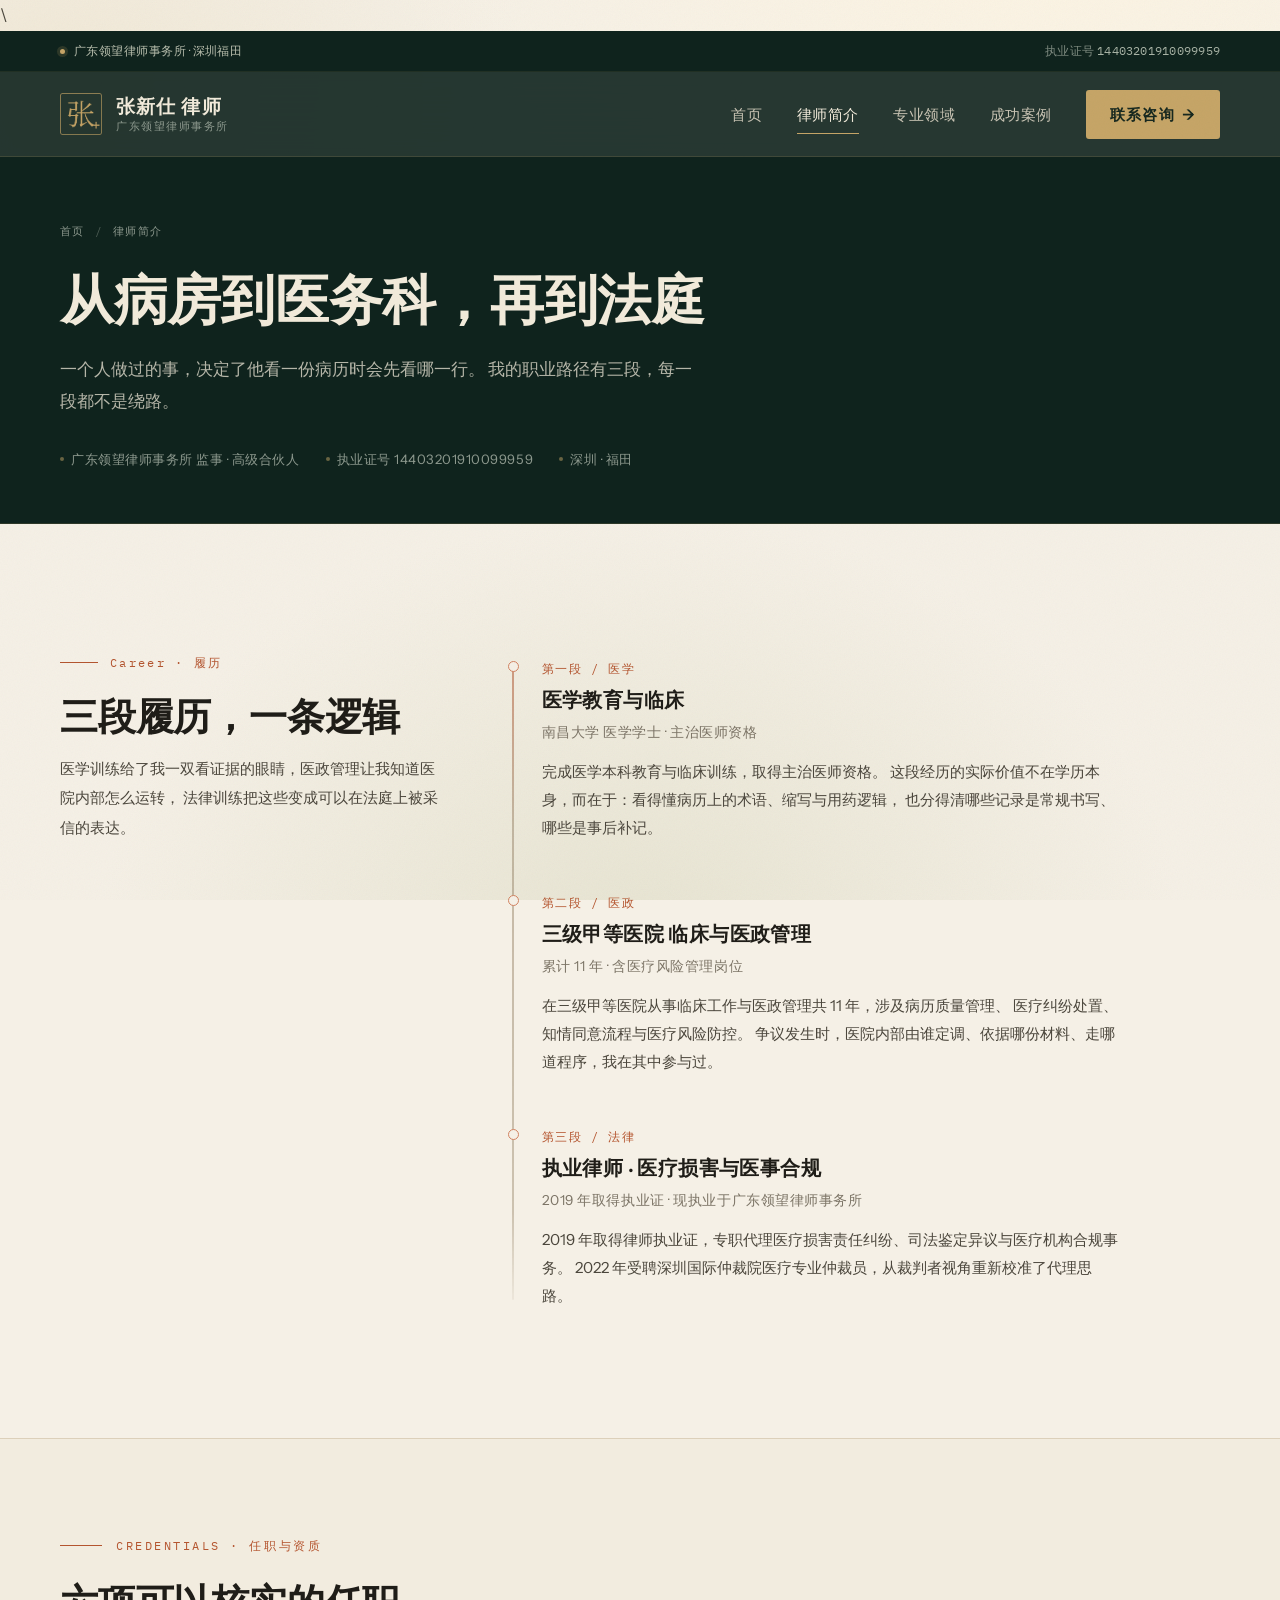
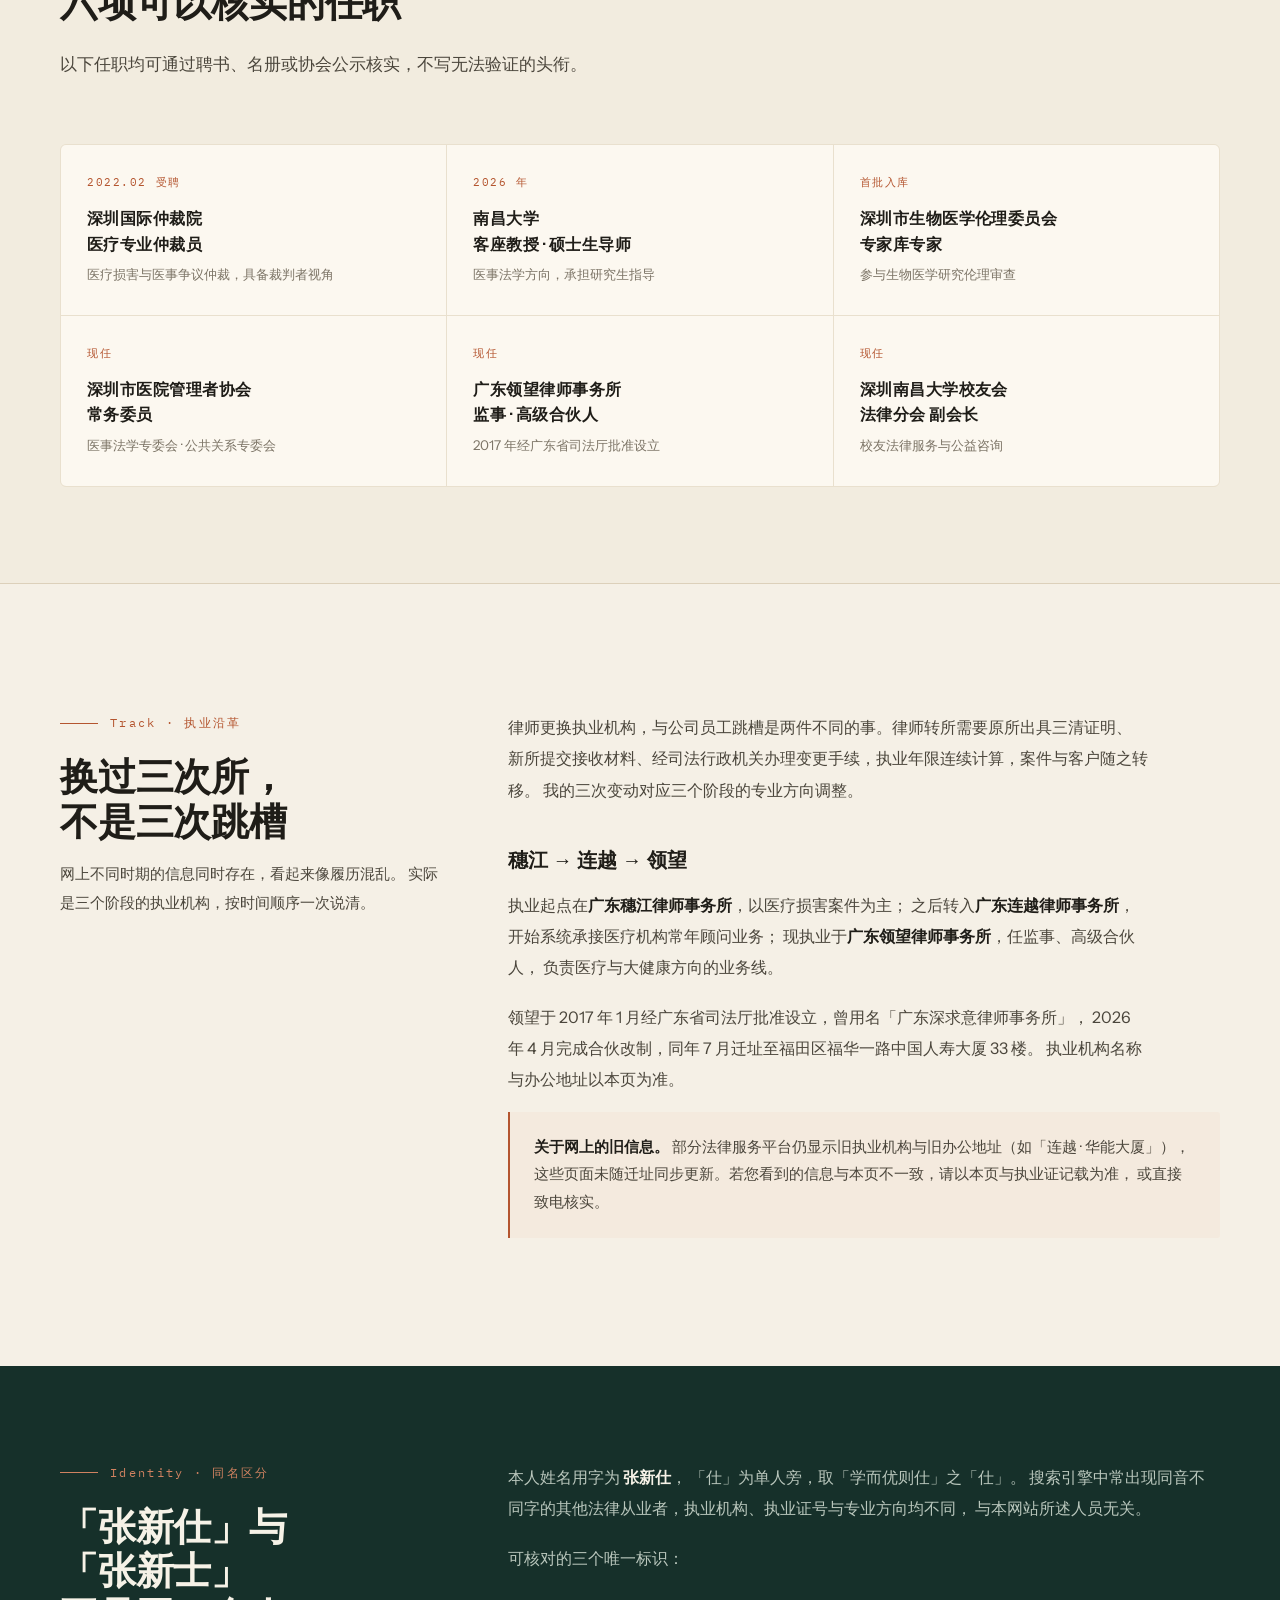
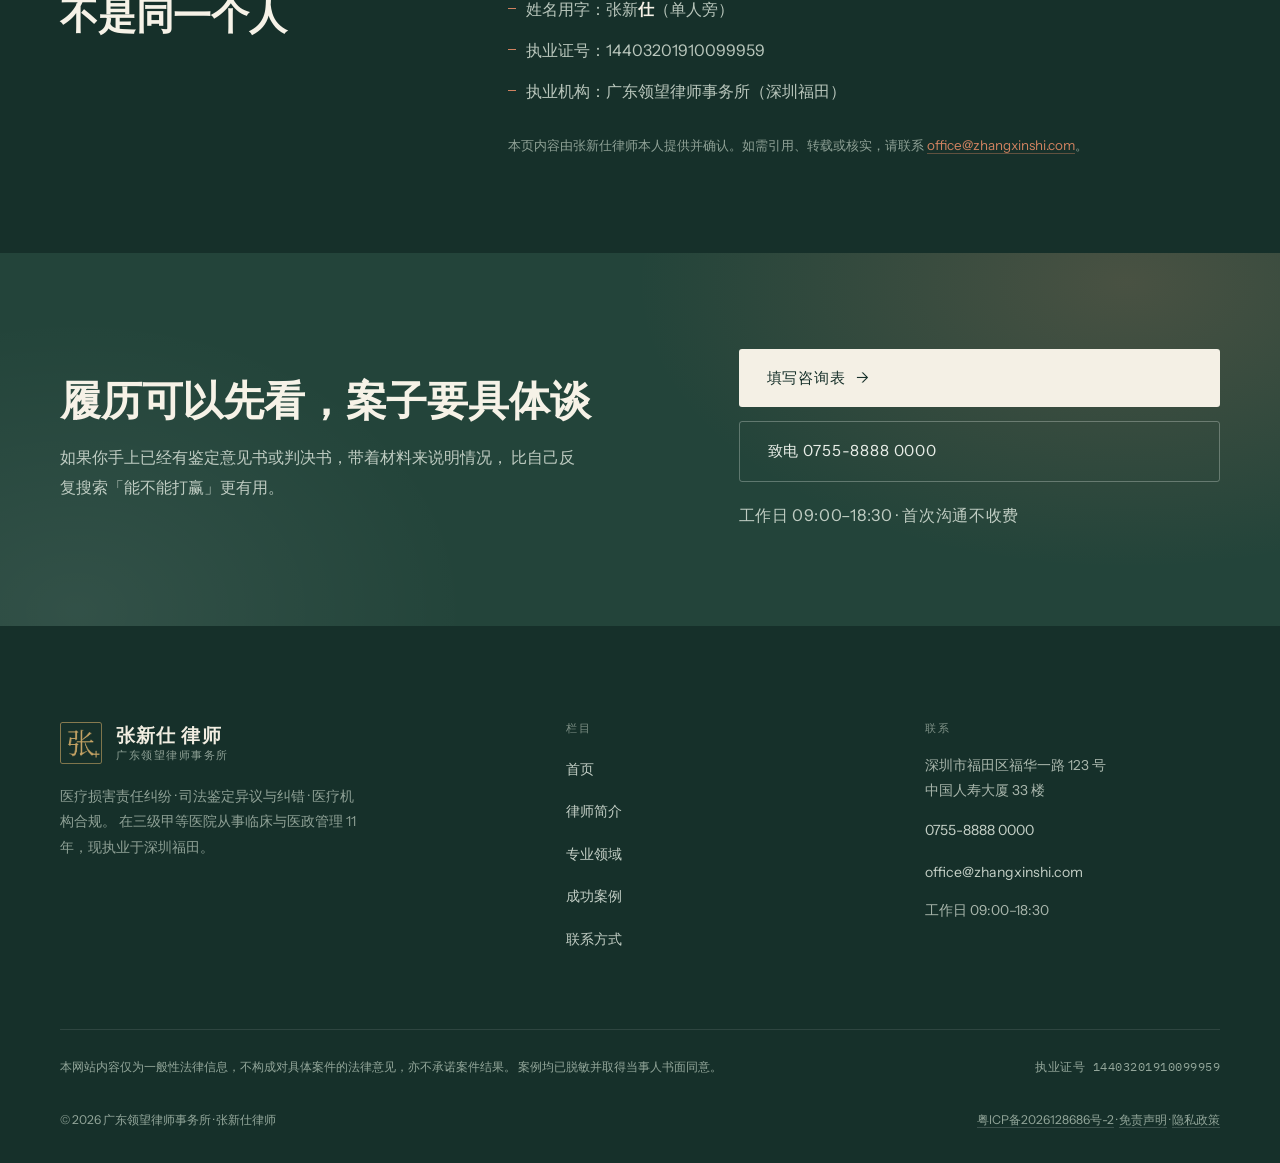
==== commit 17df7a65: "更新品牌资产：新 logo 标记 + favicon 全套 + ICP 备案号 - 品牌区改为「方框张标记图 + 姓名/律所文本」：组合标里的律所名只占字高 10%，   直接缩到 42px 会糊成 " ====
--- a/about.html
+++ b/about.html
@@ -8,7 +8,11 @@
 <link rel="canonical" href="https://zhangxinshi.com/about/">
 <meta property="og:title" content="律师简介｜张新仕 · 广东领望律师事务所">
 <meta property="og:url" content="https://zhangxinshi.com/about/">
-<meta name="theme-color" content="#0F231D">
+\<meta\ name\=\"theme\-color\"\ content\=\"\#0F231D\"\>
+<link rel="icon" href="/favicon.ico" sizes="any">
+<link rel="icon" type="image/svg+xml" href="/favicon.svg">
+<link rel="icon" type="image/png" sizes="32x32" href="/favicon-32x32.png">
+<link rel="apple-touch-icon" href="/favicon-180x180.png">
 
 <link rel="preconnect" href="https://fonts.googleapis.com">
 <link rel="preconnect" href="https://fonts.gstatic.com" crossorigin>
@@ -53,11 +57,8 @@
 <header class="site-head">
   <div class="wrap head-inner">
     <a class="brand" href="index.html" aria-label="张新仕律师 首页">
-      <span class="brand-seal" aria-hidden="true">张</span>
-      <span class="brand-text">
-        <strong>张新仕 律师</strong>
-        <em>广东领望律师事务所</em>
-      </span>
+      <span class="brand-mark" aria-hidden="true"><img src="assets/img/zhangxinshi-mark.png" alt="" width="436" height="436"></span>
+      <span class="brand-text"><strong>张新仕 律师</strong><em>广东领望律师事务所</em></span>
     </a>
 
     <nav class="nav" id="nav" aria-label="主导航">
@@ -303,11 +304,8 @@
     <div class="foot-grid">
       <div class="foot-brand">
         <a class="brand" href="index.html">
-          <span class="brand-seal" aria-hidden="true">张</span>
-          <span class="brand-text">
-            <strong>张新仕 律师</strong>
-            <em>广东领望律师事务所</em>
-          </span>
+          <span class="brand-mark" aria-hidden="true"><img src="assets/img/zhangxinshi-mark.png" alt="" width="436" height="436"></span>
+          <span class="brand-text"><strong>张新仕 律师</strong><em>广东领望律师事务所</em></span>
         </a>
         <p>
           医疗损害责任纠纷 · 司法鉴定异议与纠错 · 医疗机构合规。
@@ -346,7 +344,7 @@
     </div>
     <div class="foot-legal" style="padding-top:0;border-top:0">
       <p>© 2026 广东领望律师事务所 · 张新仕律师</p>
-      <p><a href="#">免责声明</a> · <a href="#">隐私政策</a></p>
+      <p><a href="https://beian.miit.gov.cn/" target="_blank" rel="noopener noreferrer">粤ICP备2026128686号-2</a> · <a href="#">免责声明</a> · <a href="#">隐私政策</a></p>
     </div>
   </div>
 </footer>
--- a/assets/css/main.css
+++ b/assets/css/main.css
@@ -186,20 +186,18 @@
   flex: none;
 }
 
-.brand-seal {
-  display: grid;
-  place-items: center;
+/* 方框「张」标记 —— 从品牌组合标裁出（透明底，源图 436×436），
+   姓名与律所名用 HTML 文本而不是整张组合标：组合标里的律所名只占字高 10%，
+   缩到 42px 会糊成 3px；文本还能被搜索抓取。 */
+.brand-mark {
+  display: block;
+  flex: none;
+}
+
+.brand-mark img {
+  display: block;
   width: 42px;
   height: 42px;
-  flex: none;
-  border: 1.5px solid var(--brass-dim);
-  border-radius: 4px;
-  color: var(--brass);
-  font-family: var(--font-display);
-  font-size: 22px;
-  font-weight: 700;
-  line-height: 1;
-  padding-bottom: 2px;
 }
 
 .brand-text {
@@ -2302,7 +2300,6 @@
 
 .foot-brand .brand-text strong { color: #F1EDE1; }
 .foot-brand .brand-text em { color: #8FA196; }
-.foot-brand .brand-seal { border-color: #D08260; color: #D08260; }
 
 .foot-brand p {
   margin-top: 20px;
@@ -2597,9 +2594,7 @@
   }
 
   .head-inner { min-height: 76px; }
-  .brand-seal { width: 36px; height: 36px; font-size: 19px; }
-  .brand-text strong { font-size: 1.02rem; }
-  .brand-text em { font-size: 0.62rem; letter-spacing: .1em; }
+  .brand-mark img { width: 36px; height: 36px; }
 
   /* Hero 转 flex，避免 grid 留下空格 */
   .hero-grid { display: flex; flex-direction: column; gap: 2.6rem; }
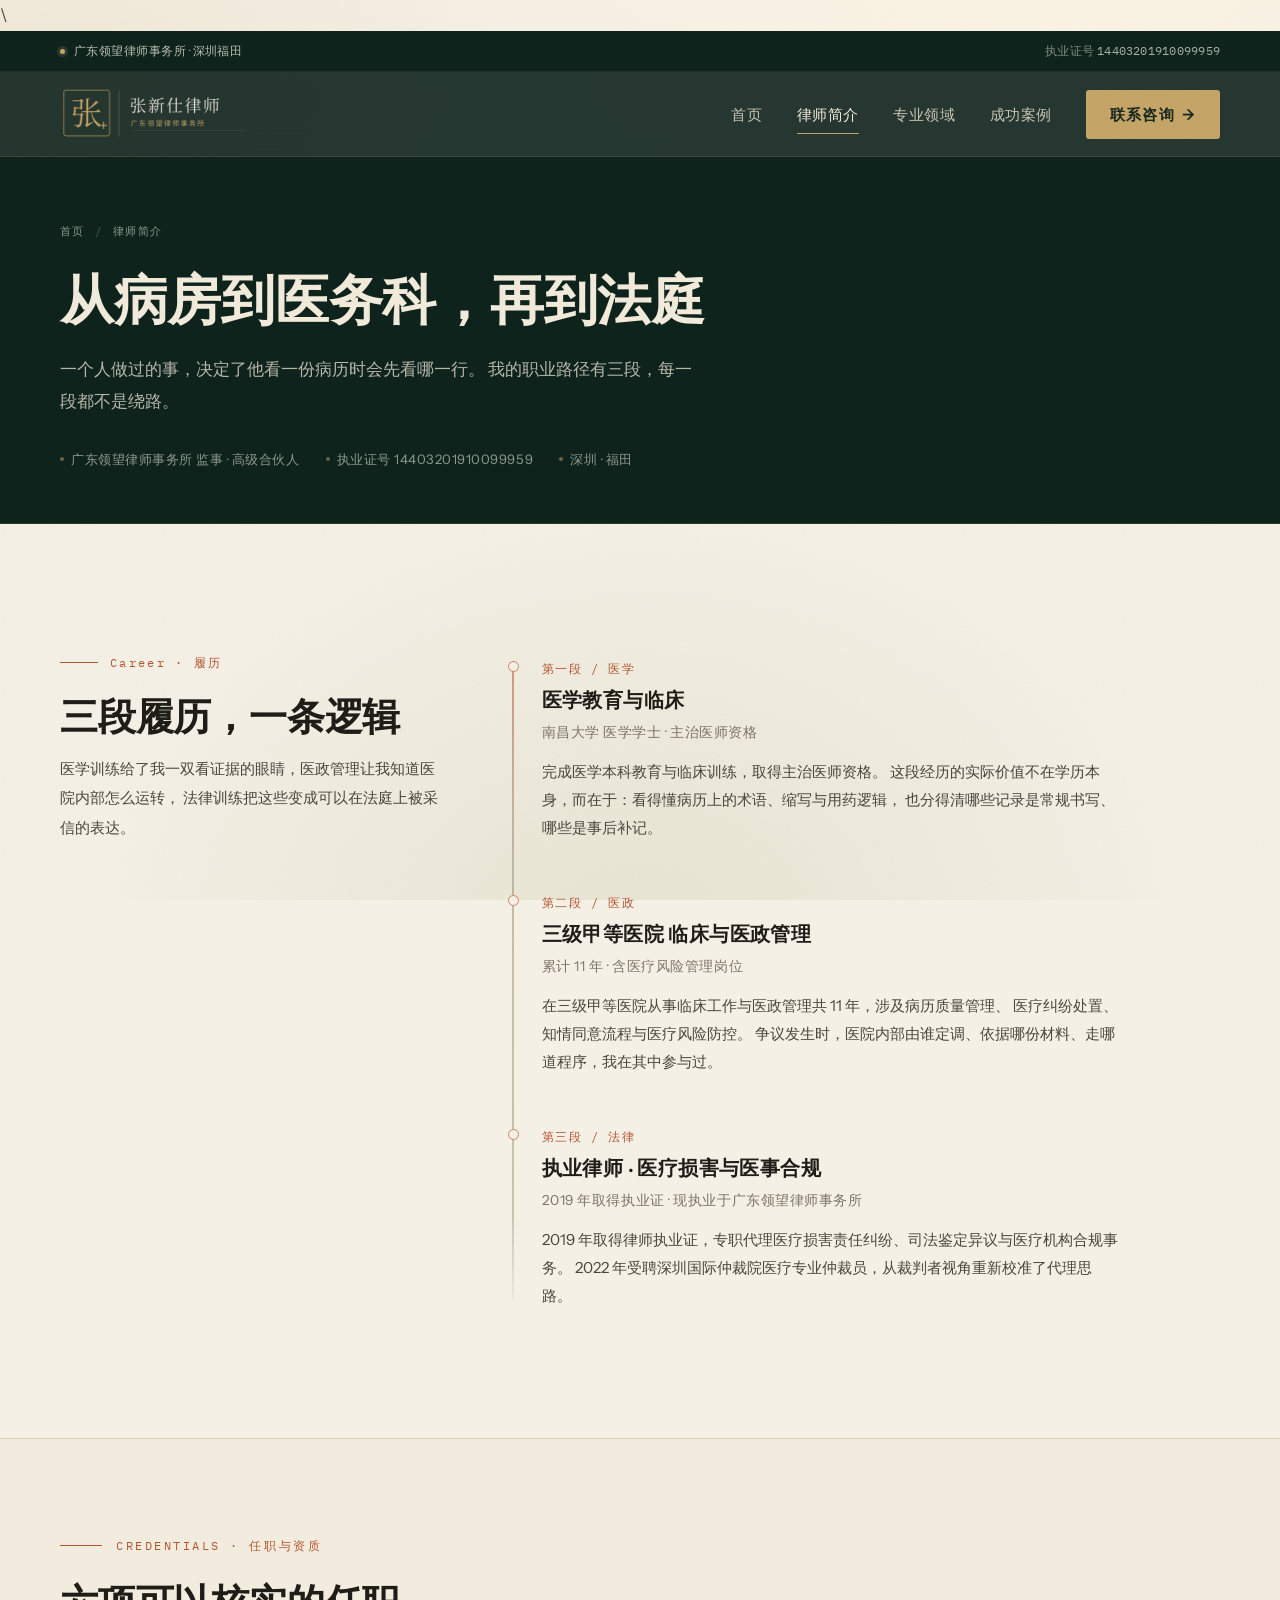
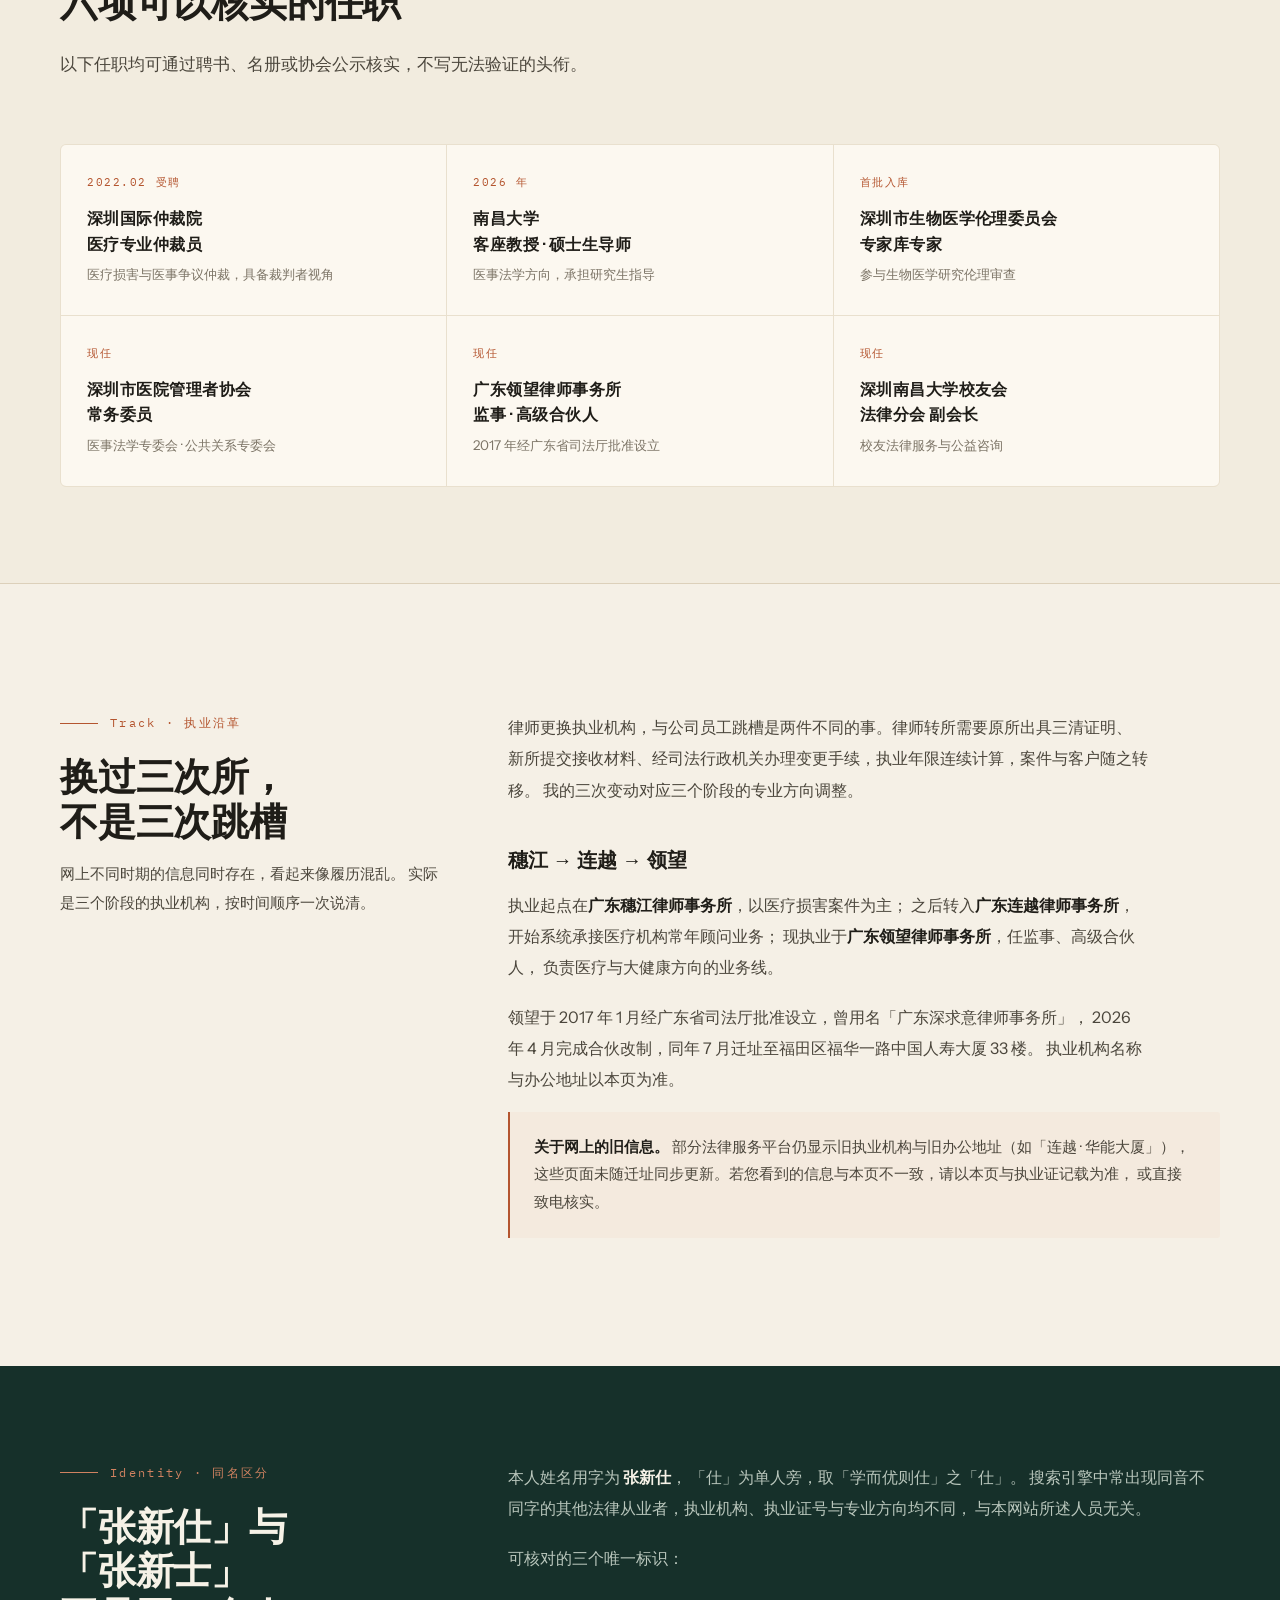
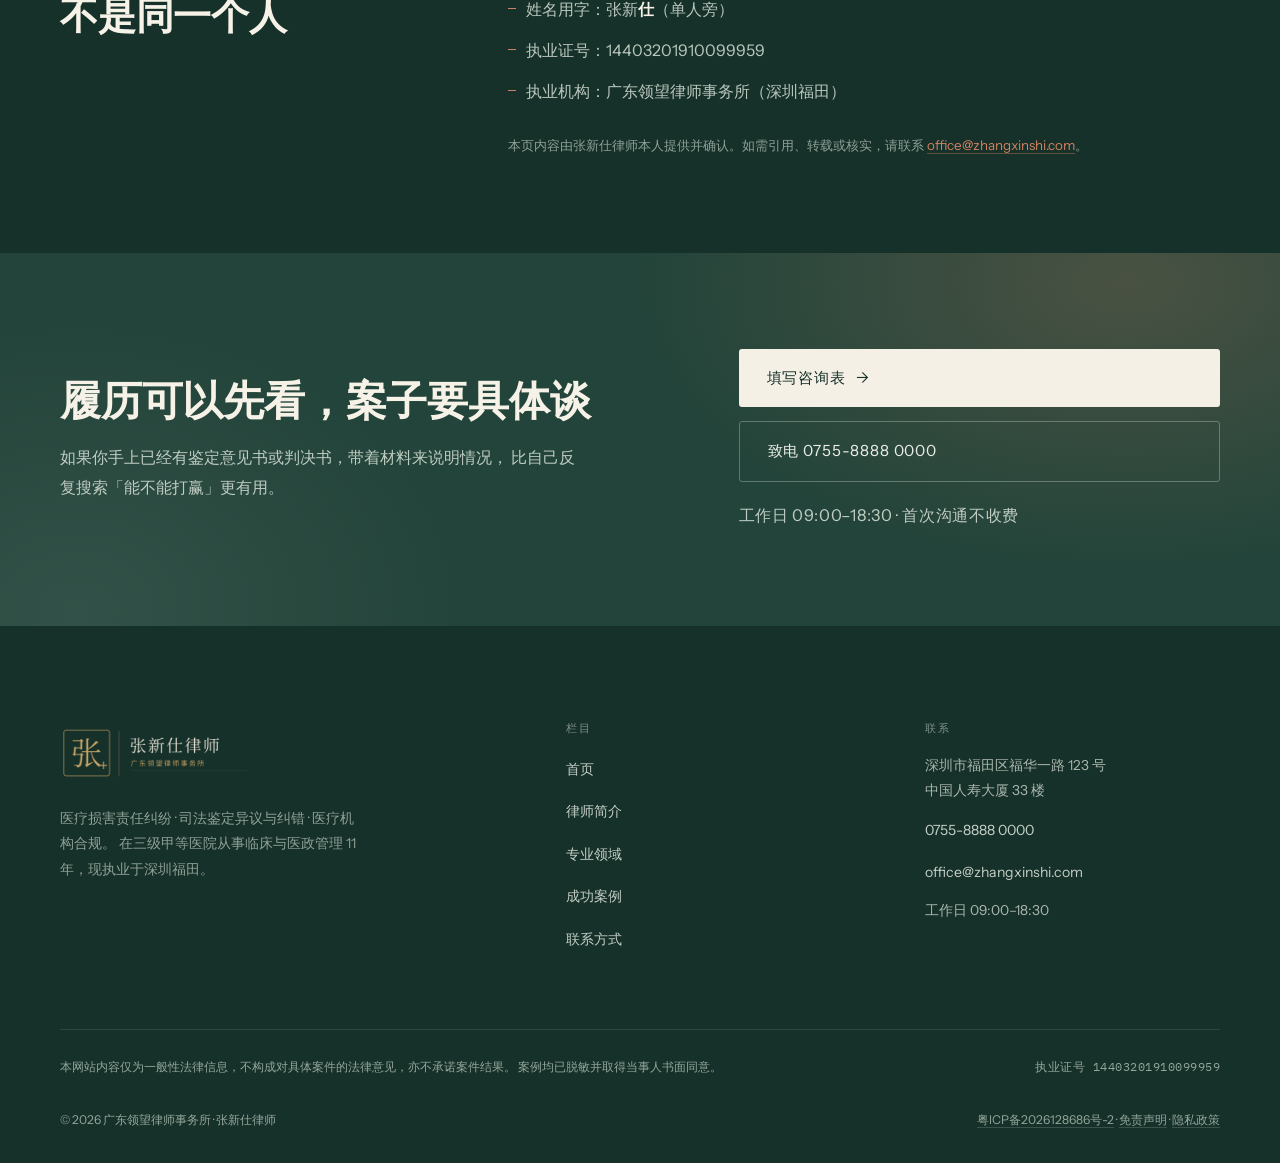
==== commit d97acc12: "品牌 logo 改回品牌包提供的原版横版组合标 不做拆分、不改字：页头/页脚直接用 zhangxinshi-logo.png 整图， 桌面 64px、移动 44px；删除上一版临时裁出的 zhangx" ====
--- a/about.html
+++ b/about.html
@@ -57,8 +57,7 @@
 <header class="site-head">
   <div class="wrap head-inner">
     <a class="brand" href="index.html" aria-label="张新仕律师 首页">
-      <span class="brand-mark" aria-hidden="true"><img src="assets/img/zhangxinshi-mark.png" alt="" width="436" height="436"></span>
-      <span class="brand-text"><strong>张新仕 律师</strong><em>广东领望律师事务所</em></span>
+      <img class="brand-logo" src="assets/img/zhangxinshi-logo.png" alt="张新仕律师 · 广东领望律师事务所" width="2800" height="600">
     </a>
 
     <nav class="nav" id="nav" aria-label="主导航">
@@ -304,8 +303,7 @@
     <div class="foot-grid">
       <div class="foot-brand">
         <a class="brand" href="index.html">
-          <span class="brand-mark" aria-hidden="true"><img src="assets/img/zhangxinshi-mark.png" alt="" width="436" height="436"></span>
-          <span class="brand-text"><strong>张新仕 律师</strong><em>广东领望律师事务所</em></span>
+          <img class="brand-logo" src="assets/img/zhangxinshi-logo.png" alt="张新仕律师 · 广东领望律师事务所" width="2800" height="600">
         </a>
         <p>
           医疗损害责任纠纷 · 司法鉴定异议与纠错 · 医疗机构合规。
--- a/assets/css/main.css
+++ b/assets/css/main.css
@@ -186,40 +186,13 @@
   flex: none;
 }
 
-/* 方框「张」标记 —— 从品牌组合标裁出（透明底，源图 436×436），
-   姓名与律所名用 HTML 文本而不是整张组合标：组合标里的律所名只占字高 10%，
-   缩到 42px 会糊成 3px；文本还能被搜索抓取。 */
-.brand-mark {
+/* 品牌组合标：横版 lockup（方框「张」+ 竖线 + 姓名 + 律所名），
+   直接用品牌包提供的原图，不拆分、不改字。 */
+.brand-logo {
   display: block;
+  height: 64px;
+  width: auto;
   flex: none;
-}
-
-.brand-mark img {
-  display: block;
-  width: 42px;
-  height: 42px;
-}
-
-.brand-text {
-  display: flex;
-  flex-direction: column;
-  gap: 2px;
-  line-height: 1.25;
-}
-
-.brand-text strong {
-  font-family: var(--font-display);
-  font-size: 1.16rem;
-  font-weight: 600;
-  letter-spacing: .06em;
-  color: var(--bone);
-}
-
-.brand-text em {
-  font-style: normal;
-  font-size: 0.68rem;
-  letter-spacing: .14em;
-  color: var(--bone-3);
 }
 
 /* 主导航 */
@@ -2298,9 +2271,6 @@
   padding-bottom: var(--sp-5);
 }
 
-.foot-brand .brand-text strong { color: #F1EDE1; }
-.foot-brand .brand-text em { color: #8FA196; }
-
 .foot-brand p {
   margin-top: 20px;
   font-size: 0.86rem;
@@ -2594,7 +2564,7 @@
   }
 
   .head-inner { min-height: 76px; }
-  .brand-mark img { width: 36px; height: 36px; }
+  .brand-logo { height: 44px; }
 
   /* Hero 转 flex，避免 grid 留下空格 */
   .hero-grid { display: flex; flex-direction: column; gap: 2.6rem; }
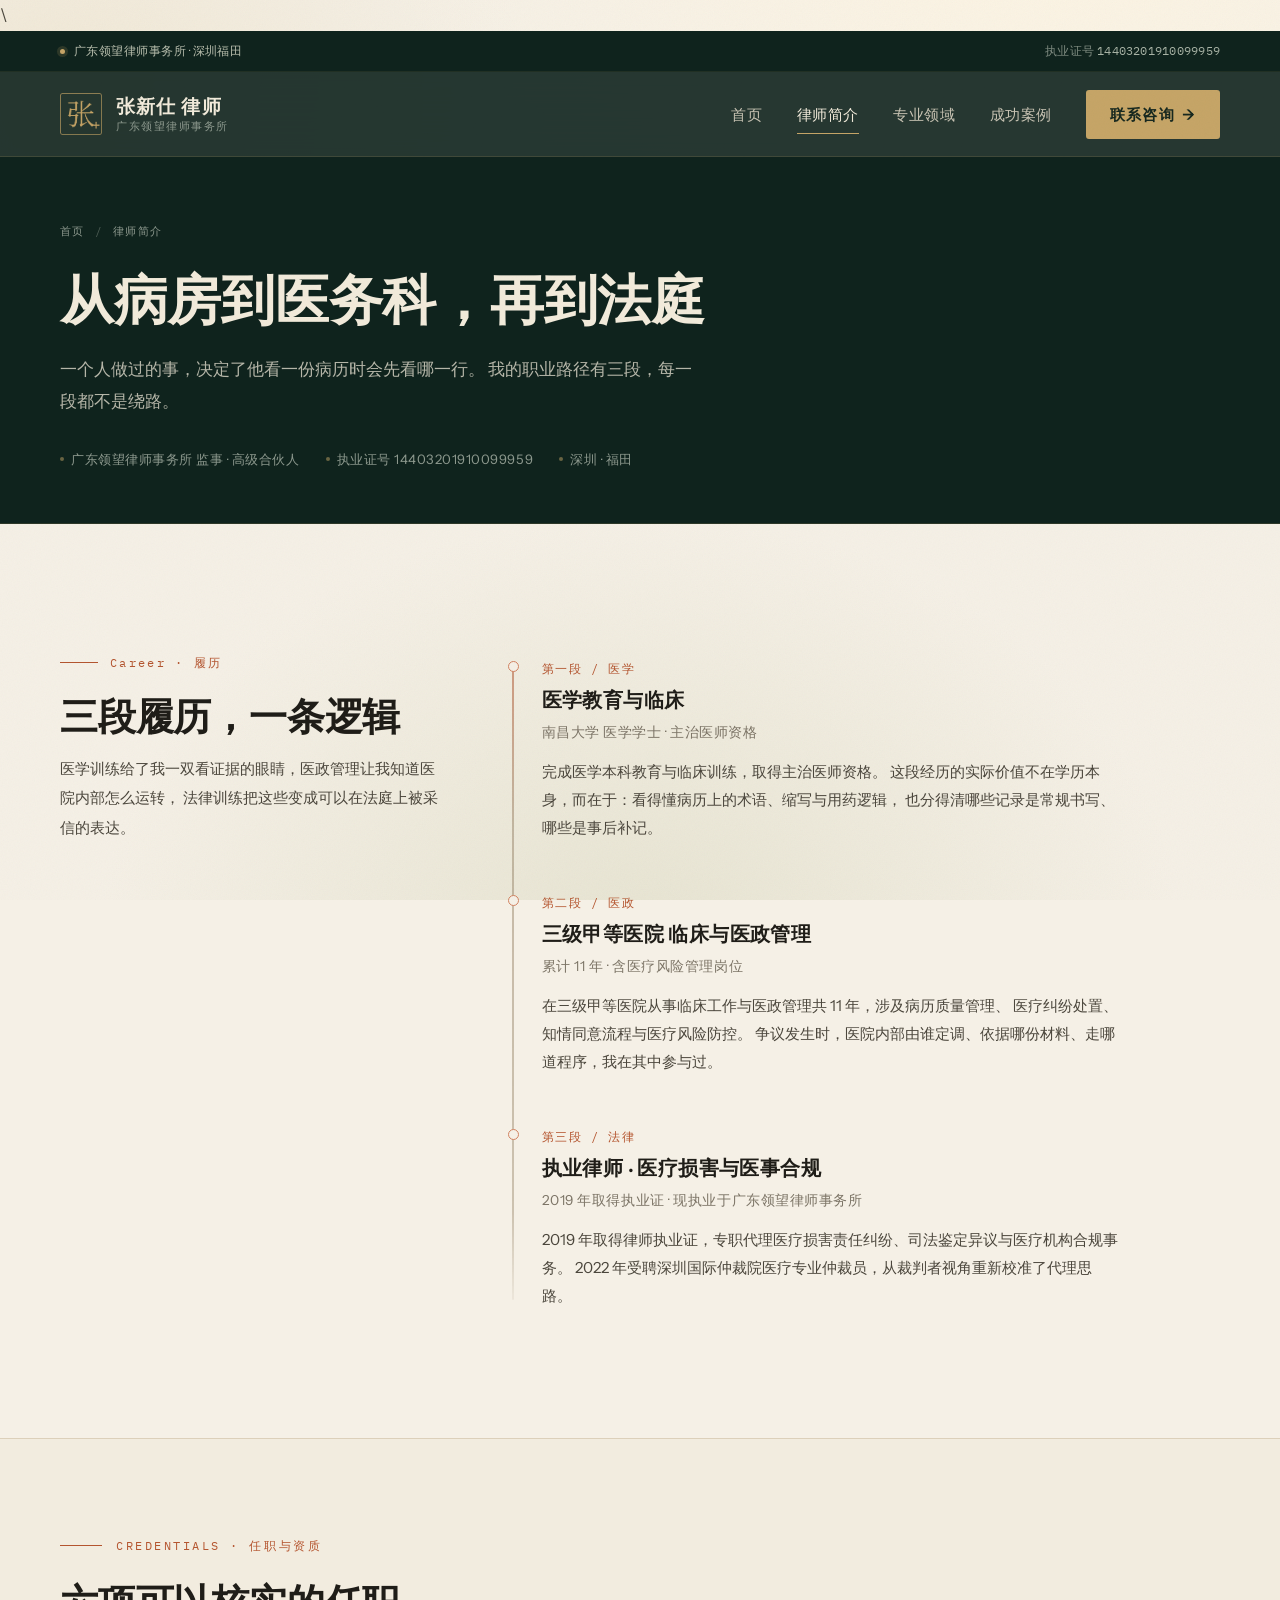
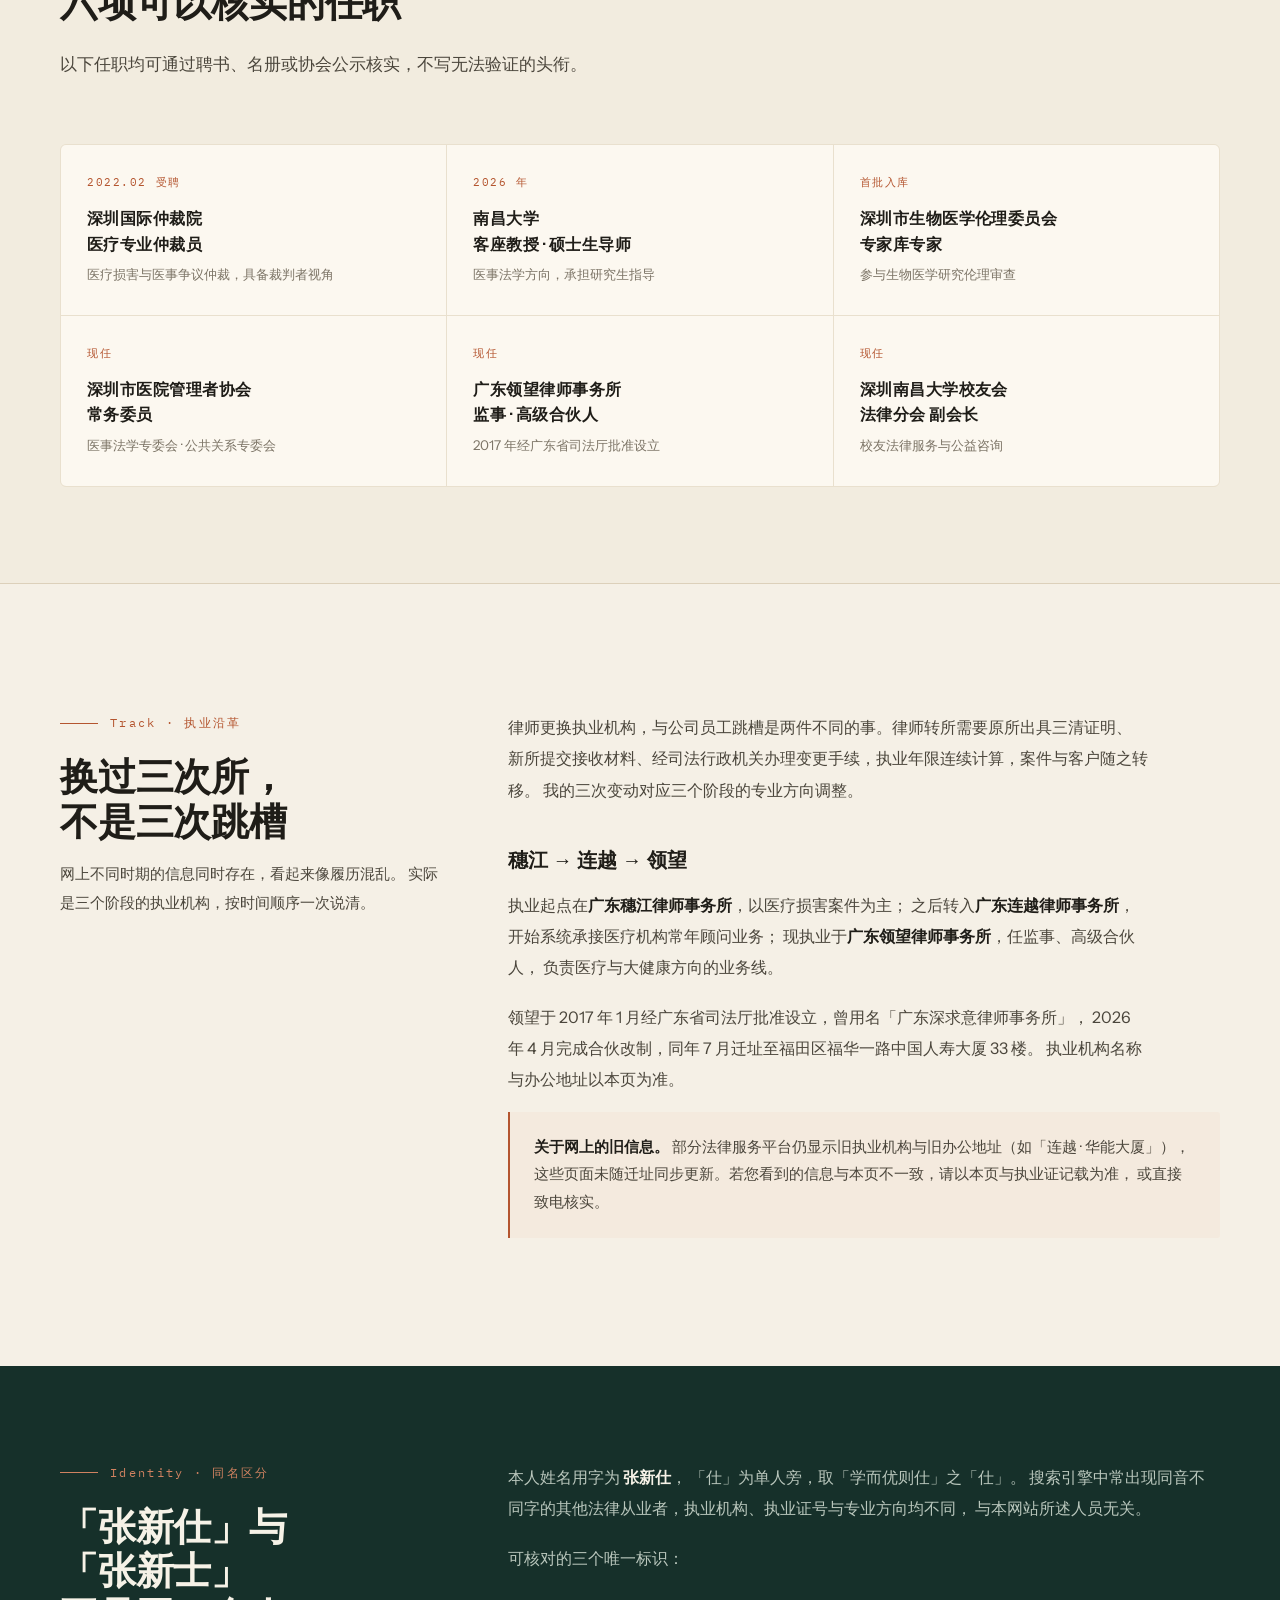
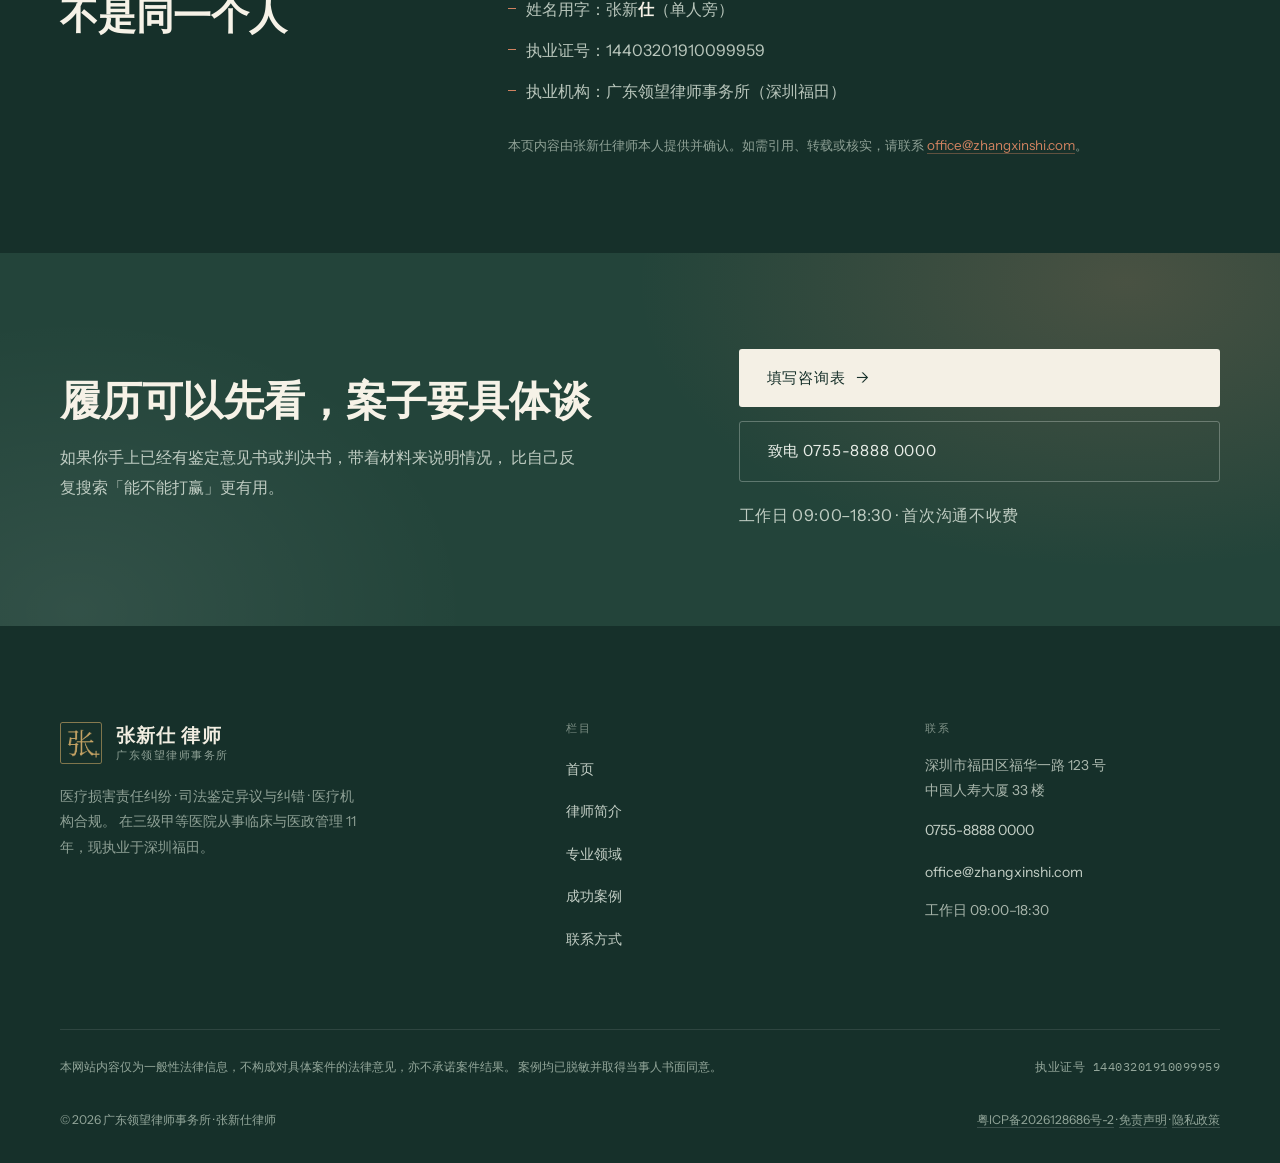
==== commit 6f0cd1fe: "品牌区恢复为「方框张标记 + 文本」方案 整张组合标在页头尺寸下律所名只有 6px，读不出来； 标记单独用图（从组合标裁出，436x436 透明底），姓名与律所名用文本。" ====
--- a/about.html
+++ b/about.html
@@ -57,7 +57,8 @@
 <header class="site-head">
   <div class="wrap head-inner">
     <a class="brand" href="index.html" aria-label="张新仕律师 首页">
-      <img class="brand-logo" src="assets/img/zhangxinshi-logo.png" alt="张新仕律师 · 广东领望律师事务所" width="2800" height="600">
+      <span class="brand-mark" aria-hidden="true"><img src="assets/img/zhangxinshi-mark.png" alt="" width="436" height="436"></span>
+      <span class="brand-text"><strong>张新仕 律师</strong><em>广东领望律师事务所</em></span>
     </a>
 
     <nav class="nav" id="nav" aria-label="主导航">
@@ -303,7 +304,8 @@
     <div class="foot-grid">
       <div class="foot-brand">
         <a class="brand" href="index.html">
-          <img class="brand-logo" src="assets/img/zhangxinshi-logo.png" alt="张新仕律师 · 广东领望律师事务所" width="2800" height="600">
+          <span class="brand-mark" aria-hidden="true"><img src="assets/img/zhangxinshi-mark.png" alt="" width="436" height="436"></span>
+          <span class="brand-text"><strong>张新仕 律师</strong><em>广东领望律师事务所</em></span>
         </a>
         <p>
           医疗损害责任纠纷 · 司法鉴定异议与纠错 · 医疗机构合规。
--- a/assets/css/main.css
+++ b/assets/css/main.css
@@ -186,13 +186,40 @@
   flex: none;
 }
 
-/* 品牌组合标：横版 lockup（方框「张」+ 竖线 + 姓名 + 律所名），
-   直接用品牌包提供的原图，不拆分、不改字。 */
-.brand-logo {
+/* 方框「张」标记 —— 从品牌组合标裁出（透明底，源图 436×436）。
+   组合标里的律所名只占字高 10.7%，整张缩到页头尺寸会糊成 6px；
+   所以标记用图，姓名与律所名仍用 HTML 文本：可读，也能被搜索抓取。 */
+.brand-mark {
   display: block;
-  height: 64px;
-  width: auto;
   flex: none;
+}
+
+.brand-mark img {
+  display: block;
+  width: 42px;
+  height: 42px;
+}
+
+.brand-text {
+  display: flex;
+  flex-direction: column;
+  gap: 2px;
+  line-height: 1.25;
+}
+
+.brand-text strong {
+  font-family: var(--font-display);
+  font-size: 1.16rem;
+  font-weight: 600;
+  letter-spacing: .06em;
+  color: var(--bone);
+}
+
+.brand-text em {
+  font-style: normal;
+  font-size: 0.68rem;
+  letter-spacing: .14em;
+  color: var(--bone-3);
 }
 
 /* 主导航 */
@@ -2271,6 +2298,9 @@
   padding-bottom: var(--sp-5);
 }
 
+.foot-brand .brand-text strong { color: #F1EDE1; }
+.foot-brand .brand-text em { color: #8FA196; }
+
 .foot-brand p {
   margin-top: 20px;
   font-size: 0.86rem;
@@ -2564,7 +2594,7 @@
   }
 
   .head-inner { min-height: 76px; }
-  .brand-logo { height: 44px; }
+  .brand-mark img { width: 36px; height: 36px; }
 
   /* Hero 转 flex，避免 grid 留下空格 */
   .hero-grid { display: flex; flex-direction: column; gap: 2.6rem; }
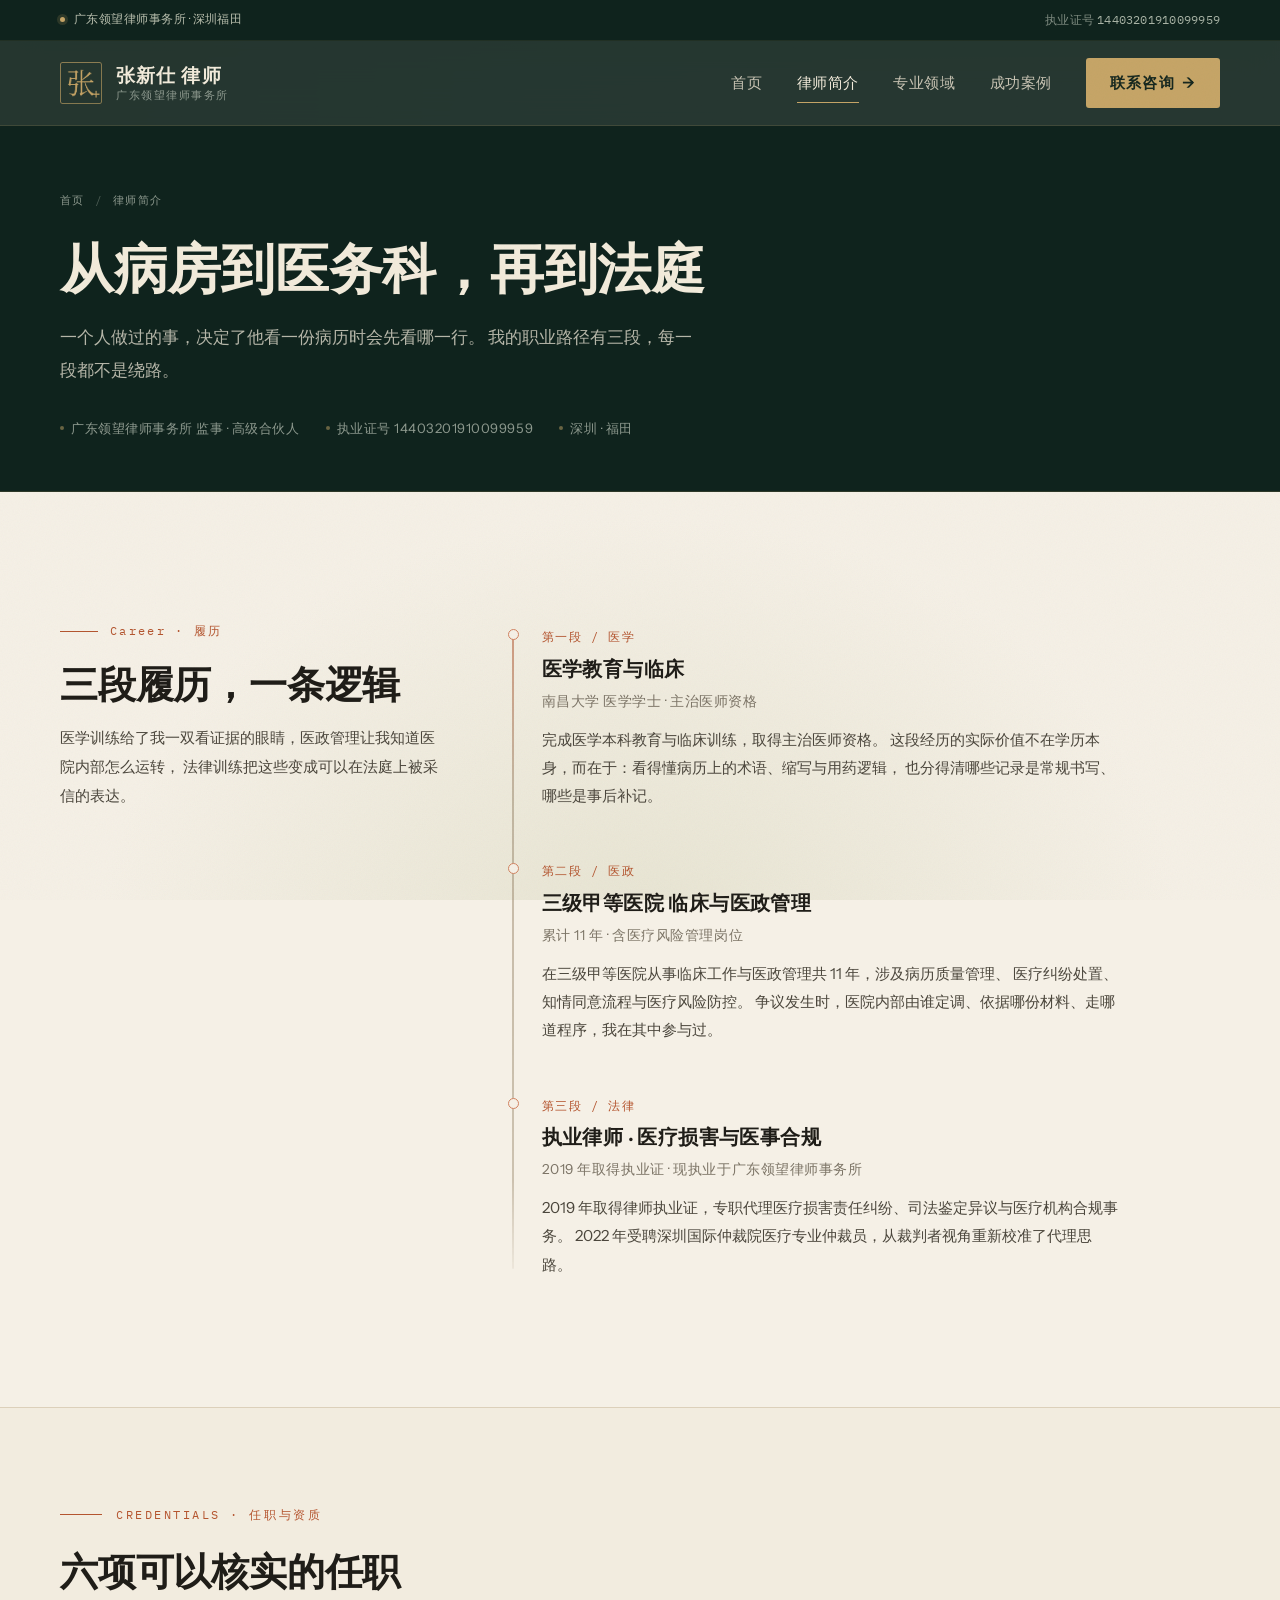
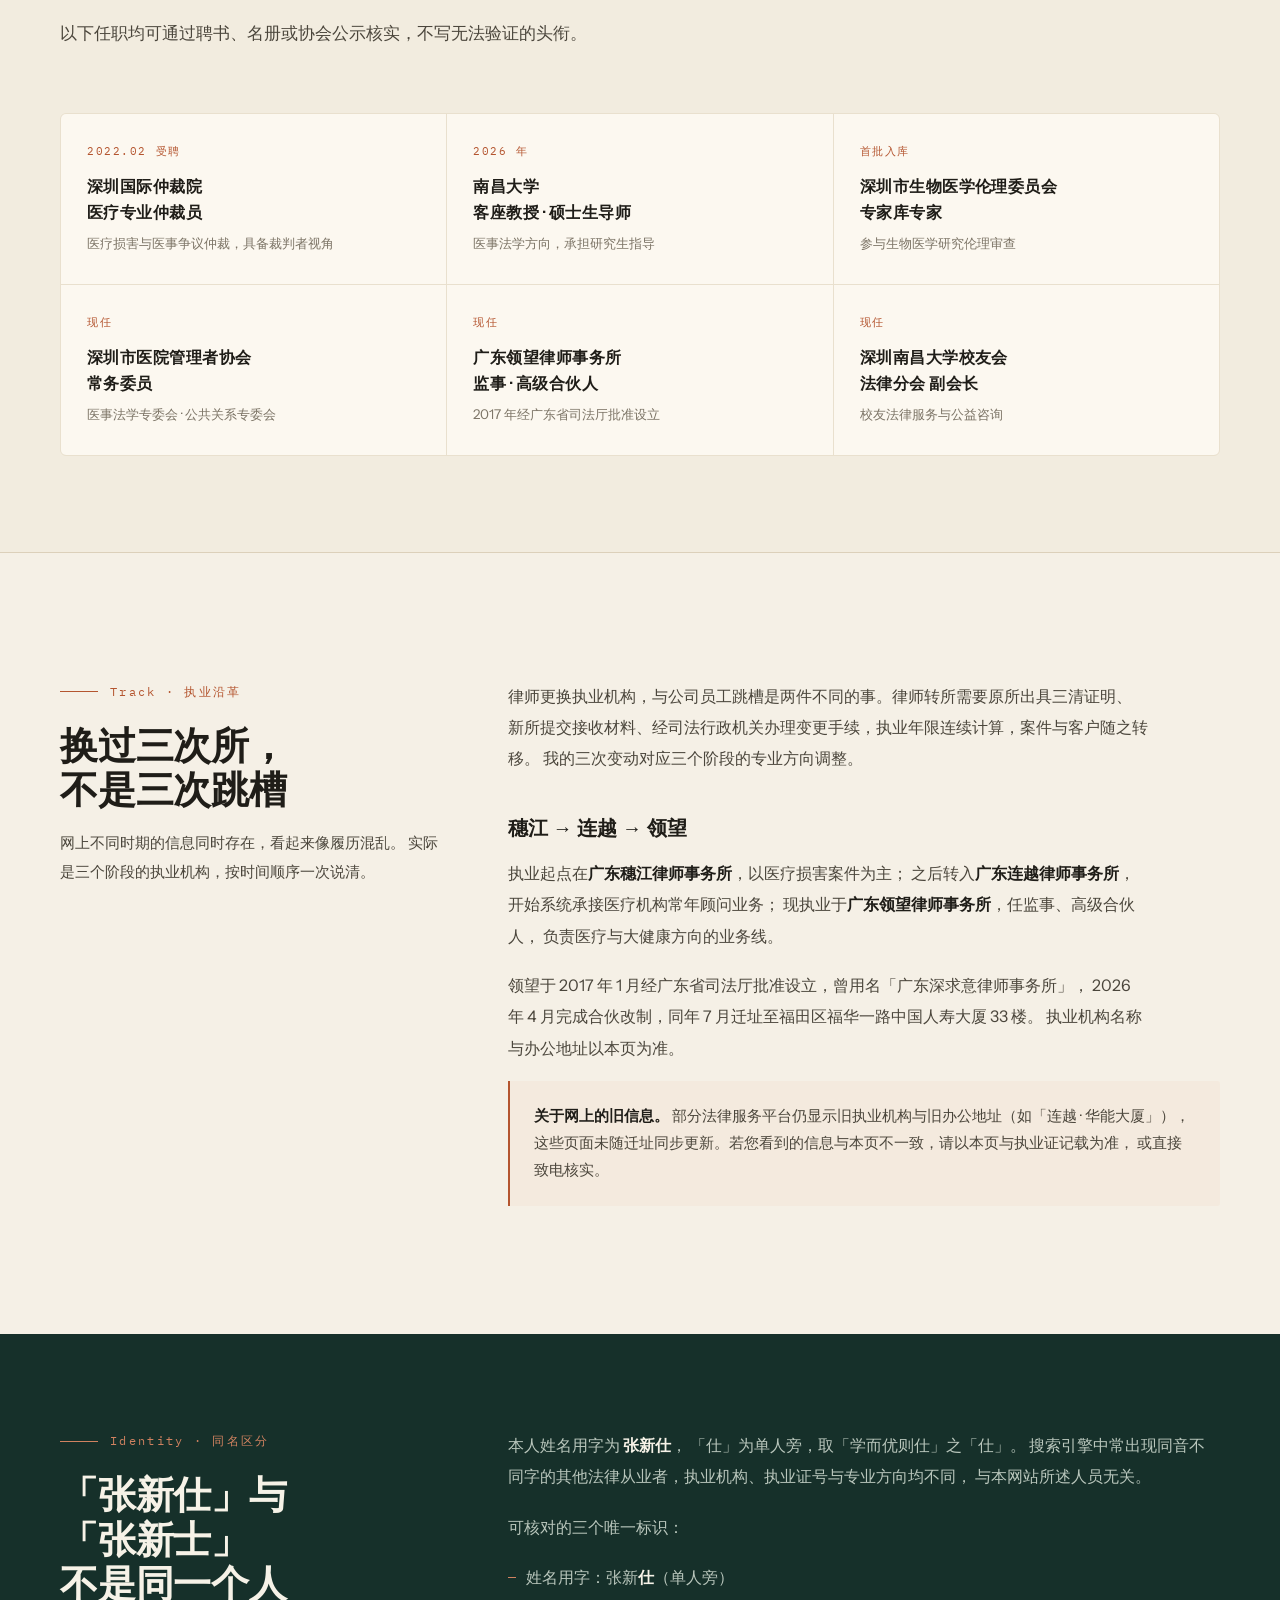
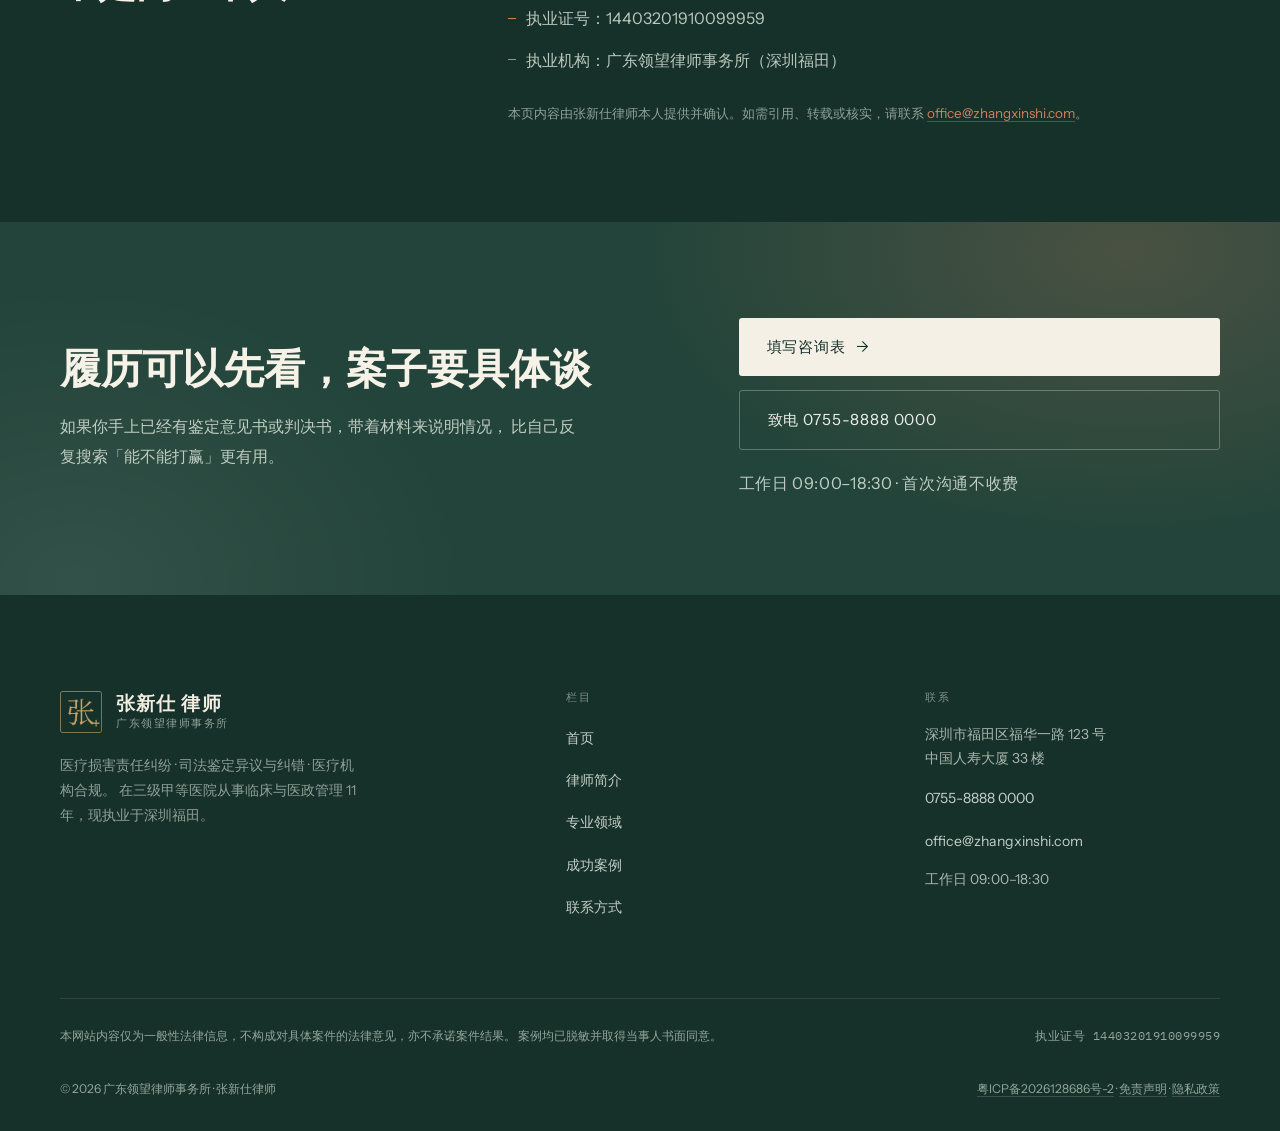
==== commit 5cdc5119: "修复 body 顶部多出的 "/" 插入 favicon 时 theme-color 那行被脚本转义成了文本（\<meta\ name\=...）， 浏览器当作文本节点放进 body，撑出一行并显示成" ====
--- a/about.html
+++ b/about.html
@@ -8,7 +8,7 @@
 <link rel="canonical" href="https://zhangxinshi.com/about/">
 <meta property="og:title" content="律师简介｜张新仕 · 广东领望律师事务所">
 <meta property="og:url" content="https://zhangxinshi.com/about/">
-\<meta\ name\=\"theme\-color\"\ content\=\"\#0F231D\"\>
+<meta name="theme-color" content="#0F231D">
 <link rel="icon" href="/favicon.ico" sizes="any">
 <link rel="icon" type="image/svg+xml" href="/favicon.svg">
 <link rel="icon" type="image/png" sizes="32x32" href="/favicon-32x32.png">
